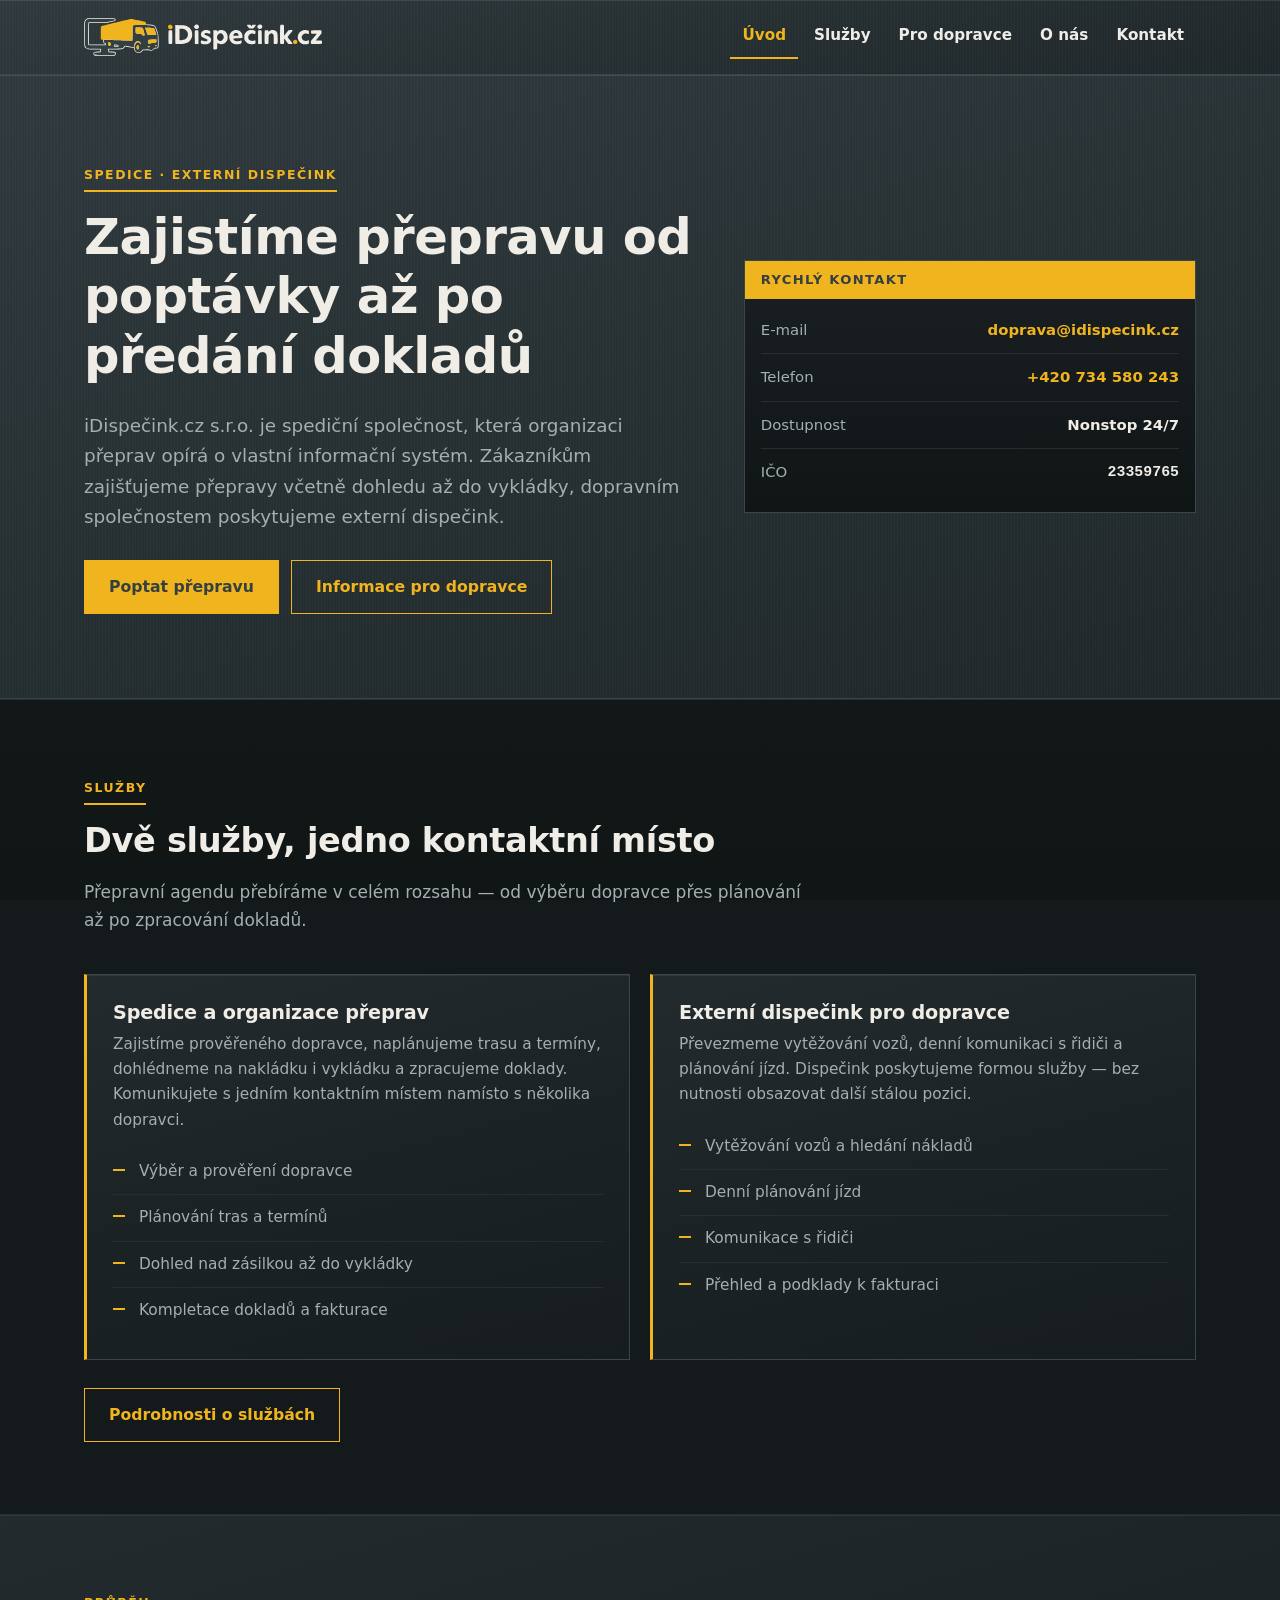
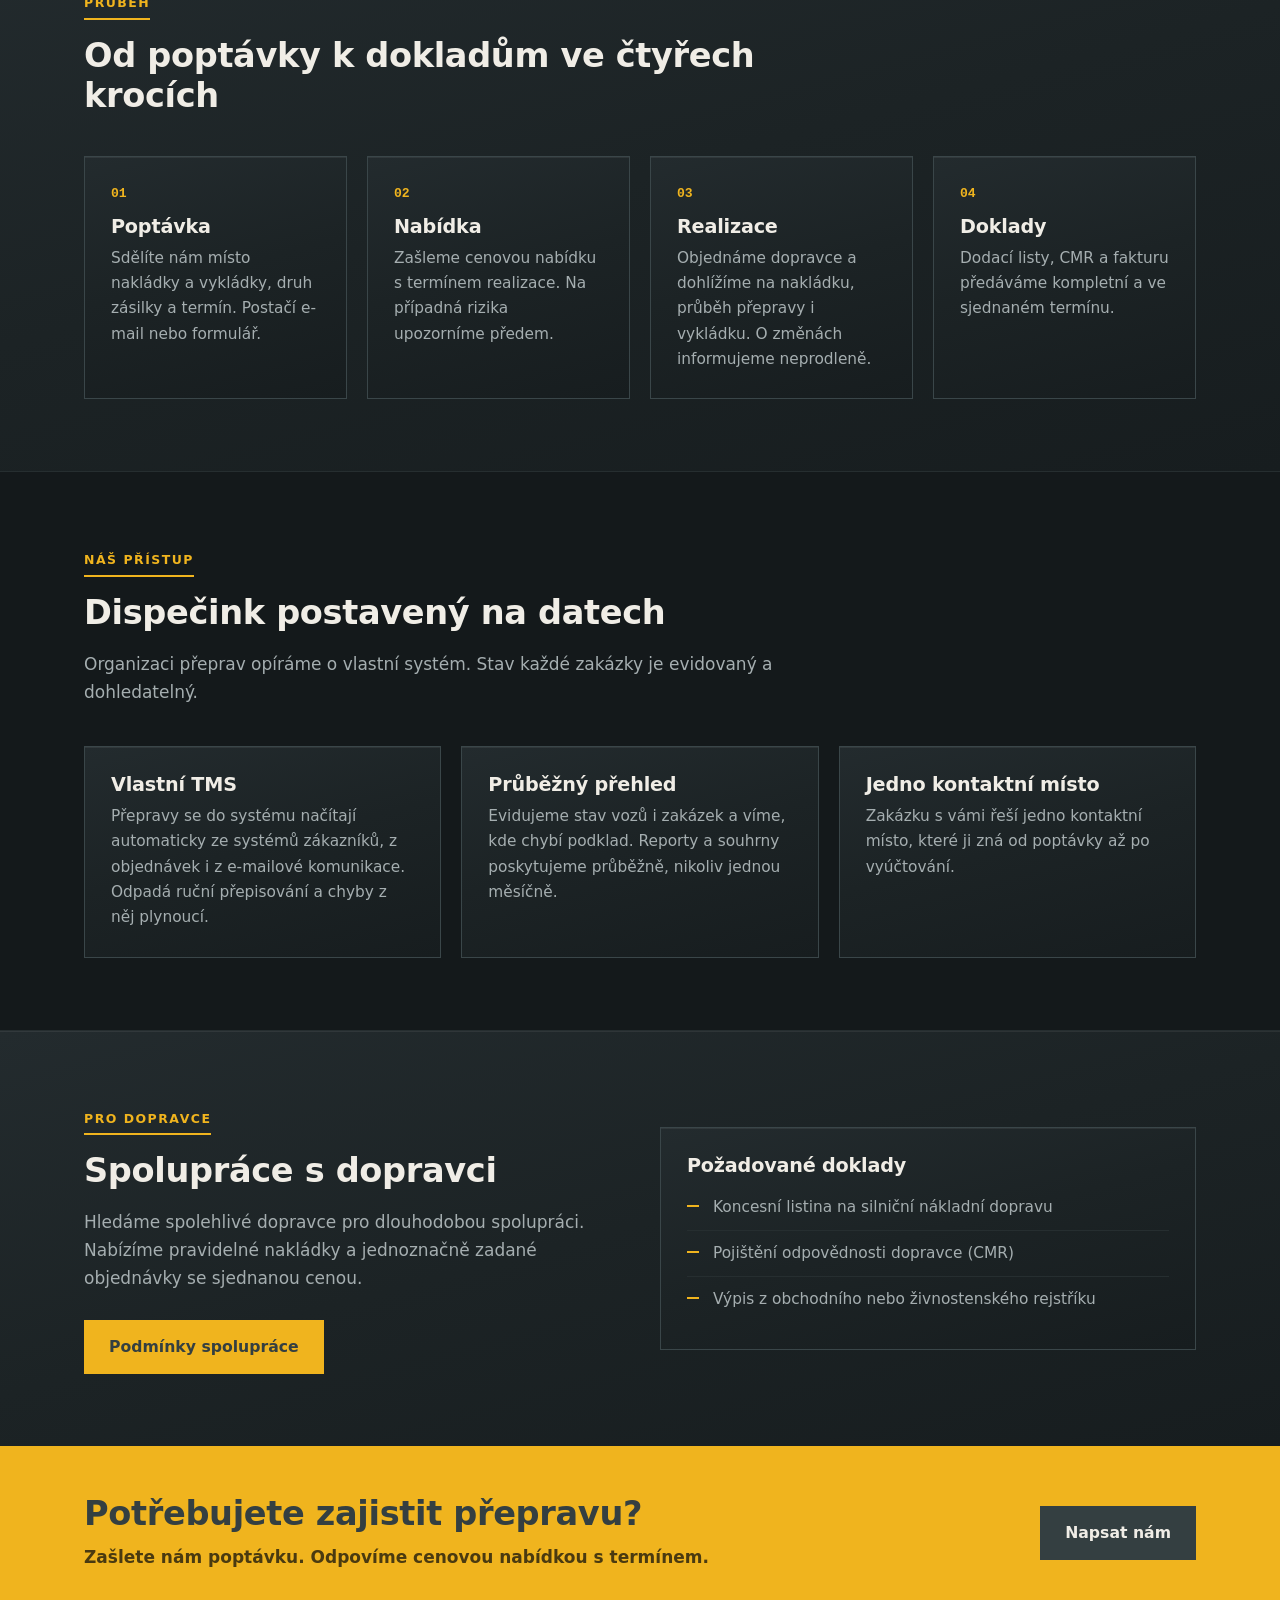
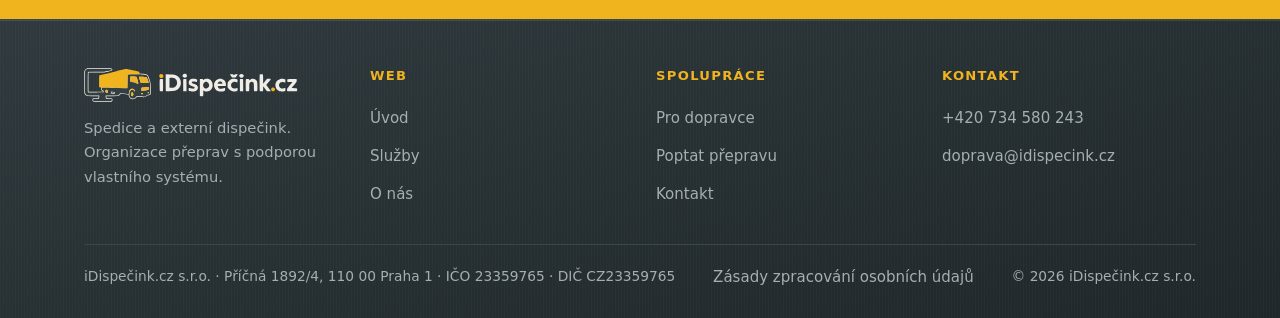
==== index.html @ 0ced326f "Sloučení main: kovové plochy a předávací soubor vedle sebe Konflikt byl jen ve větě o nasazení — obě" ====
<!doctype html>
<html lang="cs">
<head>
<meta charset="utf-8">
<meta name="viewport" content="width=device-width, initial-scale=1">
<title>iDispečink.cz — spedice a externí dispečink</title>
<meta name="description" content="Spediční společnost iDispečink.cz s.r.o. Zajišťujeme organizaci přeprav a poskytujeme externí dispečink dopravním společnostem.">
<meta name="robots" content="index, follow">
<link rel="canonical" href="https://idispecink.cz/">
<link rel="icon" href="favicon.ico" sizes="32x32">
<link rel="icon" href="assets/img/favicon.svg" type="image/svg+xml">
<link rel="apple-touch-icon" href="assets/img/apple-touch-icon.png">
<meta property="og:type" content="website">
<meta property="og:site_name" content="iDispečink.cz">
<meta property="og:locale" content="cs_CZ">
<meta property="og:title" content="iDispečink.cz — spedice a externí dispečink">
<meta property="og:description" content="Spediční společnost iDispečink.cz s.r.o. Zajišťujeme organizaci přeprav a poskytujeme externí dispečink dopravním společnostem.">
<meta property="og:url" content="https://idispecink.cz/">
<meta property="og:image" content="https://idispecink.cz/assets/img/og-idispecink.png">
<meta property="og:image:width" content="1200">
<meta property="og:image:height" content="630">
<meta name="twitter:card" content="summary_large_image">
<meta name="theme-color" content="#262F32">
<link rel="stylesheet" href="assets/css/firemni-styl.css">
<noscript>
  <!-- Bez JavaScriptu tlačítko Menu nefunguje. Rozbalovací menu proto
       na úzkých displejích zobrazíme rovnou a tlačítko schováme. -->
  <style>
    @media (max-width: 880px) {
      .menu-prepinac { display: none; }
      .hlavicka .obal { flex-wrap: wrap; }
      #hlavni-menu {
        display: flex;
        flex-direction: row;
        flex-wrap: wrap;
        position: static;
        background: none;
        border-bottom: 0;
        padding: 0 0 12px;
        gap: 2px 18px;
      }
      #hlavni-menu a { padding: 6px 0; border-bottom: 2px solid transparent; }
      #hlavni-menu a[aria-current="page"] { border-bottom-color: var(--zluta); }
    }
  </style>
</noscript>
<script type="application/ld+json">
{
  "@context": "https://schema.org",
  "@type": "Organization",
  "name": "iDispečink.cz s.r.o.",
  "url": "https://idispecink.cz/",
  "logo": "https://idispecink.cz/assets/img/logo-idispecink.svg",
  "email": "doprava@idispecink.cz",
  "telephone": "+420734580243",
  "vatID": "CZ23359765",
  "taxID": "23359765",
  "address": {
    "@type": "PostalAddress",
    "streetAddress": "Příčná 1892/4",
    "addressLocality": "Praha",
    "postalCode": "11000",
    "addressCountry": "CZ"
  },
  "description": "Spediční společnost — organizace přeprav a externí dispečink pro dopravce.",
  "contactPoint": {
    "@type": "ContactPoint",
    "contactType": "customer service",
    "telephone": "+420734580243",
    "email": "doprava@idispecink.cz",
    "availableLanguage": [
      "cs"
    ],
    "hoursAvailable": {
      "@type": "OpeningHoursSpecification",
      "dayOfWeek": [
        "Monday",
        "Tuesday",
        "Wednesday",
        "Thursday",
        "Friday",
        "Saturday",
        "Sunday"
      ],
      "opens": "00:00",
      "closes": "23:59"
    }
  }
}
</script>
</head>
<body>
<a class="preskocit" href="#obsah">Přeskočit na obsah</a>

<header class="hlavicka">
  <div class="obal">
    <a class="logo" href="index.html">
      <img src="assets/img/logo-idispecink.svg" alt="iDispečink.cz" width="240" height="38">
    </a>
    <button class="menu-prepinac" type="button" aria-expanded="false" aria-controls="hlavni-menu">
      Menu
    </button>
    <nav class="menu" id="hlavni-menu" aria-label="Hlavní navigace">
      <a href="index.html" aria-current="page">Úvod</a>
      <a href="sluzby.html">Služby</a>
      <a href="pro-dopravce.html">Pro dopravce</a>
      <a href="o-nas.html">O nás</a>
      <a href="kontakt.html">Kontakt</a>
    </nav>
  </div>
</header>

<main id="obsah">
<section class="hero">
  <div class="obal">
    <div>
      <span class="nadpis-stitek">Spedice · Externí dispečink</span>
      <h1>Zajistíme přepravu od poptávky až po předání dokladů</h1>
      <p class="uvod">
        iDispečink.cz s.r.o. je spediční společnost, která organizaci přeprav opírá
        o vlastní informační systém. Zákazníkům zajišťujeme přepravy včetně dohledu
        až do vykládky, dopravním společnostem poskytujeme externí dispečink.
      </p>
      <div class="tlacitka">
        <a class="tlacitko" href="kontakt.html#poptavka">Poptat přepravu</a>
        <a class="tlacitko obrys" href="pro-dopravce.html">Informace pro dopravce</a>
      </div>
    </div>

    <aside class="hero-panel" aria-label="Rychlý kontakt">
      <div class="panel-hlava">Rychlý kontakt</div>
      <ul>
        <li><span>E-mail</span><span><a href="mailto:doprava@idispecink.cz">doprava@idispecink.cz</a></span></li>
        <li><span>Telefon</span><span><a href="tel:+420734580243">+420 734 580 243</a></span></li>
        <li><span>Dostupnost</span><span>Nonstop 24/7</span></li>
        <li><span>IČO</span><span class="cislo">23359765</span></li>
      </ul>
    </aside>
  </div>
</section>

<section class="sekce">
  <div class="obal">
    <div class="sekce-hlava">
      <span class="nadpis-stitek">Služby</span>
      <h2>Dvě služby, jedno kontaktní místo</h2>
      <p>Přepravní agendu přebíráme v celém rozsahu — od výběru dopravce přes plánování až po zpracování dokladů.</p>
    </div>

    <div class="mrizka dva">
      <article class="karta akcent">
        <h3>Spedice a organizace přeprav</h3>
        <p>
          Zajistíme prověřeného dopravce, naplánujeme trasu a termíny, dohlédneme
          na nakládku i vykládku a zpracujeme doklady. Komunikujete s jedním
          kontaktním místem namísto s několika dopravci.
        </p>
        <ul class="seznam" style="margin-top:16px">
          <li>Výběr a prověření dopravce</li>
          <li>Plánování tras a termínů</li>
          <li>Dohled nad zásilkou až do vykládky</li>
          <li>Kompletace dokladů a fakturace</li>
        </ul>
      </article>

      <article class="karta akcent">
        <h3>Externí dispečink pro dopravce</h3>
        <p>
          Převezmeme vytěžování vozů, denní komunikaci s řidiči a plánování jízd.
          Dispečink poskytujeme formou služby — bez nutnosti obsazovat další
          stálou pozici.
        </p>
        <ul class="seznam" style="margin-top:16px">
          <li>Vytěžování vozů a hledání nákladů</li>
          <li>Denní plánování jízd</li>
          <li>Komunikace s řidiči</li>
          <li>Přehled a podklady k fakturaci</li>
        </ul>
      </article>
    </div>

    <div class="tlacitka">
      <a class="tlacitko obrys" href="sluzby.html">Podrobnosti o službách</a>
    </div>
  </div>
</section>

<section class="sekce plocha">
  <div class="obal">
    <div class="sekce-hlava">
      <span class="nadpis-stitek">Průběh</span>
      <h2>Od poptávky k dokladům ve čtyřech krocích</h2>
    </div>

    <div class="mrizka ctyri">
      <article class="karta">
        <span class="cislo-kroku">01</span>
        <h3>Poptávka</h3>
        <p>Sdělíte nám místo nakládky a vykládky, druh zásilky a termín. Postačí e-mail nebo formulář.</p>
      </article>
      <article class="karta">
        <span class="cislo-kroku">02</span>
        <h3>Nabídka</h3>
        <p>Zašleme cenovou nabídku s termínem realizace. Na případná rizika upozorníme předem.</p>
      </article>
      <article class="karta">
        <span class="cislo-kroku">03</span>
        <h3>Realizace</h3>
        <p>Objednáme dopravce a dohlížíme na nakládku, průběh přepravy i vykládku. O změnách informujeme neprodleně.</p>
      </article>
      <article class="karta">
        <span class="cislo-kroku">04</span>
        <h3>Doklady</h3>
        <p>Dodací listy, CMR a fakturu předáváme kompletní a ve sjednaném termínu.</p>
      </article>
    </div>
  </div>
</section>

<section class="sekce">
  <div class="obal">
    <div class="sekce-hlava">
      <span class="nadpis-stitek">Náš přístup</span>
      <h2>Dispečink postavený na datech</h2>
      <p>Organizaci přeprav opíráme o vlastní systém. Stav každé zakázky je evidovaný a dohledatelný.</p>
    </div>

    <div class="mrizka tri">
      <article class="karta">
        <h3>Vlastní TMS</h3>
        <p>
          Přepravy se do systému načítají automaticky ze systémů zákazníků,
          z objednávek i z e-mailové komunikace. Odpadá ruční přepisování
          a chyby z něj plynoucí.
        </p>
      </article>
      <article class="karta">
        <h3>Průběžný přehled</h3>
        <p>
          Evidujeme stav vozů i zakázek a víme, kde chybí podklad.
          Reporty a souhrny poskytujeme průběžně, nikoliv jednou měsíčně.
        </p>
      </article>
      <article class="karta">
        <h3>Jedno kontaktní místo</h3>
        <p>
          Zakázku s vámi řeší jedno kontaktní místo, které ji zná
          od poptávky až po vyúčtování.
        </p>
      </article>
    </div>
  </div>
</section>

<section class="sekce plocha">
  <div class="obal">
    <div class="mrizka dva" style="gap:40px;align-items:center">
      <div>
        <span class="nadpis-stitek">Pro dopravce</span>
        <h2>Spolupráce s dopravci</h2>
        <p style="color:var(--text-tlum)">
          Hledáme spolehlivé dopravce pro dlouhodobou spolupráci. Nabízíme
          pravidelné nakládky a jednoznačně zadané objednávky se sjednanou cenou.
        </p>
        <div class="tlacitka">
          <a class="tlacitko" href="pro-dopravce.html">Podmínky spolupráce</a>
        </div>
      </div>
      <div class="karta">
        <h3>Požadované doklady</h3>
        <ul class="seznam">
          <li>Koncesní listina na silniční nákladní dopravu</li>
          <li>Pojištění odpovědnosti dopravce (CMR)</li>
          <li>Výpis z obchodního nebo živnostenského rejstříku</li>
        </ul>
      </div>
    </div>
  </div>
</section>
<section class="vyzva">
  <div class="obal">
    <div>
      <h2>Potřebujete zajistit přepravu?</h2>
      <p>Zašlete nám poptávku. Odpovíme cenovou nabídkou s termínem.</p>
    </div>
    <div class="tlacitka" style="margin-top:0">
      <a class="tlacitko" href="kontakt.html#poptavka">Napsat nám</a>
    </div>
  </div>
</section>
</main>

<footer class="paticka">
  <div class="obal">
    <div class="mrizka ctyri">
      <div>
        <a class="logo" href="index.html">
          <img src="assets/img/logo-idispecink.svg" alt="iDispečink.cz" width="214" height="34">
        </a>
        <p>Spedice a externí dispečink. Organizace přeprav s podporou vlastního systému.</p>
      </div>
      <div>
        <h2>Web</h2>
        <ul>
          <li><a href="index.html">Úvod</a></li>
          <li><a href="sluzby.html">Služby</a></li>
          <li><a href="o-nas.html">O nás</a></li>
        </ul>
      </div>
      <div>
        <h2>Spolupráce</h2>
        <ul>
          <li><a href="pro-dopravce.html">Pro dopravce</a></li>
          <li><a href="kontakt.html#poptavka">Poptat přepravu</a></li>
          <li><a href="kontakt.html">Kontakt</a></li>
        </ul>
      </div>
      <div>
        <h2>Kontakt</h2>
        <ul>
          <li><a href="tel:+420734580243">+420 734 580 243</a></li>
          <li><a href="mailto:doprava@idispecink.cz">doprava@idispecink.cz</a></li>
        </ul>
      </div>
    </div>
    <div class="id-paticka">
      <span>iDispečink.cz s.r.o. · Příčná 1892/4, 110 00 Praha 1 · IČO 23359765 · DIČ CZ23359765</span>
      <span><a href="zasady-osobnich-udaju.html">Zásady zpracování osobních údajů</a></span>
      <span>© <span data-rok>2026</span> iDispečink.cz s.r.o.</span>
    </div>
  </div>
</footer>

<script src="assets/js/main.js"></script>
</body>
</html>
---- assets/css/firemni-styl.css ----
/* ==========================================================================
   iDispečink.cz — firemní styl, tmavá technická varianta
   Barvy a pravidla podle firemního stylu iDispečink.cz s.r.o.
   Plocha, linka, text. Jedinou povolenou dekorací jsou kovové odlesky
   tmavých ploch — jemné přechody a broušená textura níže. Nic dalšího:
   žádné vržené stíny, záře ani barevné přechody přes firemní barvy.
   ========================================================================== */

:root {
  /* Firemní barvy — neměnit */
  --zluta:        #F0B41E;
  --zluta-tmava:  #C79212;
  --zluta-svetla: #FFF3DA;
  --antracit:     #343F41;
  --krem:         #F0EDE6;

  /* Stavy */
  --ok-text:    #7BD69A;  --ok-plocha:    #16301F;
  --pozor-text: #F0C55E;  --pozor-plocha: #33290F;
  --chyba-text: #F0868F;  --chyba-plocha: #35171A;

  /* Odvozené plochy tmavé varianty — kov.
     Firemní barvy nahoře zůstávají beze změny; tohle jsou plochy z nich
     odvozené. Světlost putuje jen o pár procent, aby to četlo jako kov,
     ne jako lesklý plast. */
  --pozadi:      #14191B;
  --povrch:      #1C2325;
  --povrch-2:    #262F32;
  --linka:       #3A4649;
  --linka-slaba: #262E30;
  /* Ohraničení formulářových polí je hranice ovládacího prvku, ne dekorace —
     musí mít kontrast aspoň 3:1 proti vnitřku pole i proti ploše formuláře
     (WCAG 1.4.11). Dekorativní --linka ten práh splňovat nemusí. */
  --linka-pole:  #5E7276;

  /* Odlesky */
  --odlesk:       rgba(240, 237, 230, .07);   /* horní hrana plochy */
  --odlesk-silny: rgba(240, 237, 230, .11);   /* hrana velkých ploch */
  --brouseny:     repeating-linear-gradient(90deg,
                    rgba(240, 237, 230, .022) 0 1px, transparent 1px 3px);

  --kov-pozadi: linear-gradient(180deg, #1A2022 0%, #14191B 60%, #101516 100%);
  --kov-povrch: linear-gradient(165deg, #232B2E 0%, #1C2325 48%, #171D1F 100%);
  --kov-vyssi:  linear-gradient(165deg, #303A3E 0%, #262F32 52%, #1F272A 100%);

  --text:      var(--krem);
  --text-tlum: #A5AEB0;

  --pismo: "Segoe UI", Inter, system-ui, -apple-system, "Helvetica Neue", Arial, sans-serif;
  --pismo-cislo: "SFMono-Regular", Consolas, "Liberation Mono", Menlo, monospace;

  --sirka: 1160px;
  --mezera: 24px;
}

*, *::before, *::after { box-sizing: border-box; }

html { scroll-behavior: smooth; }

body {
  margin: 0;
  background-color: var(--pozadi);
  background-image: var(--kov-pozadi);
  color: var(--text);
  font-family: var(--pismo);
  font-size: 17px;
  line-height: 1.65;
  -webkit-font-smoothing: antialiased;
}

/* Přisazené pozadí drží kovovou desku na místě při rolování. Jen na širších
   displejích — background-attachment: fixed je na mobilních prohlížečích
   (hlavně iOS Safari) nespolehlivé a drahé na překreslování. */
@media (min-width: 900px) {
  body { background-attachment: fixed; }
}

img { max-width: 100%; height: auto; display: block; }

a { color: var(--zluta); text-decoration: none; }
a:hover { color: var(--zluta-tmava); text-decoration: underline; }

h1, h2, h3, h4 { line-height: 1.2; margin: 0 0 .5em; font-weight: 700; letter-spacing: -0.01em; }
h1 { font-size: clamp(2rem, 4.5vw, 3.1rem); }
h2 { font-size: clamp(1.5rem, 3vw, 2.1rem); }
h3 { font-size: 1.2rem; }
p  { margin: 0 0 1em; }
p:last-child { margin-bottom: 0; }

.cislo { font-family: var(--pismo-cislo); font-variant-numeric: tabular-nums; }

/* --- Layout ------------------------------------------------------------- */

.obal { width: 100%; max-width: var(--sirka); margin: 0 auto; padding: 0 var(--mezera); }

.sekce { padding: 72px 0; border-top: 1px solid var(--linka-slaba); }
.sekce:first-of-type { border-top: 0; }
.sekce.uzka { padding: 48px 0; }
.sekce.plocha { background-color: var(--povrch); background-image: var(--kov-povrch);
                box-shadow: inset 0 1px 0 var(--odlesk); }

.sekce-hlava { max-width: 720px; margin-bottom: 40px; }
.sekce-hlava p { color: var(--text-tlum); margin-bottom: 0; }

.nadpis-stitek {
  display: inline-block;
  font-size: .78rem;
  font-weight: 700;
  letter-spacing: .12em;
  text-transform: uppercase;
  color: var(--zluta);
  border-bottom: 2px solid var(--zluta);
  padding-bottom: 4px;
  margin-bottom: 16px;
}

.mrizka { display: grid; gap: 20px; }
.mrizka.dva  { grid-template-columns: repeat(2, 1fr); }
.mrizka.tri  { grid-template-columns: repeat(3, 1fr); }
.mrizka.ctyri{ grid-template-columns: repeat(4, 1fr); }

@media (max-width: 900px) {
  .mrizka.tri, .mrizka.ctyri { grid-template-columns: repeat(2, 1fr); }
}
@media (max-width: 620px) {
  .mrizka.dva, .mrizka.tri, .mrizka.ctyri { grid-template-columns: 1fr; }
  .sekce { padding: 52px 0; }
}

/* --- Hlavička ----------------------------------------------------------- */

.hlavicka {
  position: sticky; top: 0; z-index: 50;
  background-color: var(--povrch-2);
  background-image: var(--brouseny), var(--kov-vyssi);
  border-bottom: 1px solid var(--linka);
  box-shadow: inset 0 1px 0 var(--odlesk-silny);
}
.hlavicka .obal {
  display: flex; align-items: center; justify-content: space-between;
  gap: 16px; min-height: 74px;
}
.logo { display: flex; align-items: center; }
.logo img { height: 38px; width: auto; }

.menu { display: flex; align-items: center; gap: 4px; }
.menu a {
  color: var(--text);
  font-size: .95rem;
  font-weight: 600;
  padding: 8px 12px;
  border-bottom: 2px solid transparent;
}
.menu a:hover { color: var(--zluta); text-decoration: none; }
.menu a[aria-current="page"] { color: var(--zluta); border-bottom-color: var(--zluta); }

.menu-prepinac {
  display: none;
  background: none; border: 1px solid var(--linka); color: var(--text);
  padding: 8px 12px; font: inherit; font-size: .9rem; cursor: pointer;
}
.menu-prepinac:hover { border-color: var(--zluta); color: var(--zluta); }

@media (max-width: 880px) {
  .menu-prepinac { display: block; }
  .menu {
    display: none;
    position: absolute; left: 0; right: 0; top: 100%;
    flex-direction: column; align-items: stretch; gap: 0;
    /* Odlišné pozadí od hlavičky i od obsahu pod ní, ať je rozbalené
       menu jasně čitelné jako samostatný panel. */
    background-color: var(--povrch);
    background-image: var(--kov-povrch);
    border-bottom: 2px solid var(--zluta);
    padding: 8px var(--mezera) 16px;
  }
  .menu.otevreno { display: flex; }
  .menu a { padding: 12px 0; border-bottom: 1px solid var(--linka-slaba); }
  .menu a[aria-current="page"] { border-bottom-color: var(--zluta); }
}

/* --- Tlačítka ----------------------------------------------------------- */

.tlacitko {
  display: inline-block;
  font-weight: 700; font-size: .98rem;
  padding: 13px 24px;
  border: 1px solid var(--zluta);
  background: var(--zluta);
  color: var(--antracit);
  cursor: pointer;
  font-family: inherit;
}
.tlacitko:hover { background: var(--zluta-tmava); border-color: var(--zluta-tmava); color: var(--antracit); text-decoration: none; }
.tlacitko.obrys { background: none; color: var(--zluta); }
.tlacitko.obrys:hover { background: none; border-color: var(--krem); color: var(--krem); }

.tlacitka { display: flex; flex-wrap: wrap; gap: 12px; margin-top: 28px; }

/* --- Hero --------------------------------------------------------------- */

.hero {
  background-color: var(--povrch-2);
  background-image: var(--brouseny), var(--kov-vyssi);
  border-bottom: 1px solid var(--linka);
  box-shadow: inset 0 1px 0 var(--odlesk-silny);
  padding: 84px 0;
}
.hero .obal { display: grid; grid-template-columns: 1.15fr .85fr; gap: 48px; align-items: center; }
.hero p.uvod { font-size: 1.15rem; color: var(--text-tlum); max-width: 56ch; }

.hero-panel { border: 1px solid var(--linka); background-color: var(--pozadi);
              background-image: var(--kov-pozadi);
              box-shadow: inset 0 1px 0 var(--odlesk); }
.hero-panel .panel-hlava {
  background: var(--zluta); color: var(--antracit);
  font-weight: 700; font-size: .82rem; letter-spacing: .1em; text-transform: uppercase;
  padding: 8px 16px;
}
.hero-panel ul { list-style: none; margin: 0; padding: 8px 16px 16px; }
.hero-panel li {
  display: flex; justify-content: space-between; gap: 16px;
  padding: 11px 0; border-bottom: 1px solid var(--linka-slaba);
  font-size: .93rem;
}
.hero-panel li:last-child { border-bottom: 0; }
.hero-panel li span:first-child { color: var(--text-tlum); }
.hero-panel li span:last-child { font-weight: 700; text-align: right; }

.hero.jednoduchy { padding: 64px 0; }
.hero.jednoduchy .obal { grid-template-columns: 1fr; gap: 0; }
.hero.jednoduchy h1 { max-width: 20ch; }

@media (max-width: 900px) {
  .hero { padding: 56px 0; }
  .hero .obal { grid-template-columns: 1fr; gap: 32px; }
}

/* --- Karty -------------------------------------------------------------- */

.karta {
  border: 1px solid var(--linka);
  background-color: var(--povrch);
  background-image: var(--kov-povrch);
  box-shadow: inset 0 1px 0 var(--odlesk);
  padding: 26px;
}
.karta.akcent { border-left: 3px solid var(--zluta); }
.karta h3 { margin-bottom: .4em; }
.karta p { color: var(--text-tlum); font-size: .96rem; }
.karta .cislo-kroku {
  font-family: var(--pismo-cislo);
  font-size: .82rem; font-weight: 700;
  color: var(--zluta);
  display: block; margin-bottom: 10px;
}

.seznam { list-style: none; margin: 0; padding: 0; }
.seznam li {
  position: relative;
  padding: 10px 0 10px 26px;
  border-bottom: 1px solid var(--linka-slaba);
  color: var(--text-tlum);
  font-size: .96rem;
}
.seznam li:last-child { border-bottom: 0; }
.seznam li::before {
  content: ""; position: absolute; left: 0; top: 20px;
  width: 12px; height: 2px; background: var(--zluta);
}
.seznam li b, .seznam li strong { color: var(--text); }

/* --- KPI pás ------------------------------------------------------------ */

.kpi-radek { display: grid; grid-template-columns: repeat(4, 1fr); gap: 1px; background: var(--linka); border: 1px solid var(--linka); }
.kpi { background-color: var(--povrch); background-image: var(--kov-povrch);
       box-shadow: inset 0 1px 0 var(--odlesk);
       padding: 22px 20px; border-left: 3px solid var(--zluta); }
.kpi b { display: block; font-family: var(--pismo-cislo); font-size: 1.7rem; line-height: 1.1; }
.kpi span { display: block; margin-top: 4px; font-size: .85rem; color: var(--text-tlum); }
@media (max-width: 780px) { .kpi-radek { grid-template-columns: repeat(2, 1fr); } }
@media (max-width: 460px) { .kpi-radek { grid-template-columns: 1fr; } }

/* --- Tabulka ------------------------------------------------------------ */

.tabulka-obal { overflow-x: auto; border: 1px solid var(--linka); }
table.id-tabulka { width: 100%; border-collapse: collapse; font-size: .94rem; min-width: 520px; }
table.id-tabulka th {
  background: var(--zluta); color: var(--antracit);
  text-align: left; font-weight: 700;
  padding: 11px 16px; white-space: nowrap;
}
table.id-tabulka td { padding: 11px 16px; border-top: 1px solid var(--linka-slaba); color: var(--text-tlum); }
table.id-tabulka td:first-child { color: var(--text); font-weight: 600; }
table.id-tabulka td.cislo { font-family: var(--pismo-cislo); text-align: right; font-variant-numeric: tabular-nums; }

/* --- Štítky ------------------------------------------------------------- */

.id-stitek {
  display: inline-block;
  font-size: .78rem; font-weight: 700;
  padding: 3px 9px;
  border: 1px solid var(--linka);
  color: var(--text-tlum);
}
.id-stitek.ok    { background: var(--ok-plocha);    color: var(--ok-text);    border-color: var(--ok-text); }
.id-stitek.pozor { background: var(--pozor-plocha); color: var(--pozor-text); border-color: var(--pozor-text); }
.id-stitek.chyba { background: var(--chyba-plocha); color: var(--chyba-text); border-color: var(--chyba-text); }

/* --- Doplnit (viditelný placeholder pro nedodaný obsah) ----------------- */

.doplnit {
  border: 1px dashed var(--pozor-text);
  background: var(--pozor-plocha);
  color: var(--pozor-text);
  padding: 16px 20px;
  font-size: .9rem;
}
.doplnit b { color: var(--pozor-text); }

/* --- Výzva (CTA pás) ---------------------------------------------------- */

.vyzva { background: var(--zluta); color: var(--antracit); padding: 48px 0; }
.vyzva .obal { display: flex; align-items: center; justify-content: space-between; gap: 28px; flex-wrap: wrap; }
.vyzva h2 { margin-bottom: .25em; }
.vyzva p { color: #4A3A10; margin: 0; font-weight: 600; }
.vyzva .tlacitko { background: var(--antracit); border-color: var(--antracit); color: var(--krem); }
.vyzva .tlacitko:hover { background: var(--pozadi); border-color: var(--pozadi); color: var(--krem); }

/* --- Formulář ----------------------------------------------------------- */

.formular { border: 1px solid var(--linka); background-color: var(--povrch);
            background-image: var(--kov-povrch);
            box-shadow: inset 0 1px 0 var(--odlesk); padding: 28px; }
.pole { margin-bottom: 18px; }
.pole label { display: block; font-size: .88rem; font-weight: 700; margin-bottom: 6px; }
.pole .napoveda { font-weight: 400; color: var(--text-tlum); }
.pole input, .pole select, .pole textarea {
  width: 100%;
  background: var(--pozadi);
  border: 1px solid var(--linka-pole);
  color: var(--text);
  font: inherit; font-size: .96rem;
  padding: 11px 13px;
}
.pole input:focus, .pole select:focus, .pole textarea:focus {
  outline: none; border-color: var(--zluta);
}
.pole textarea { min-height: 130px; resize: vertical; }
.pole-radek { display: grid; grid-template-columns: 1fr 1fr; gap: 18px; }
@media (max-width: 620px) { .pole-radek { grid-template-columns: 1fr; } }
.formular-poznamka { font-size: .85rem; color: var(--text-tlum); margin-top: 14px; }

/* --- Kontaktní údaje ---------------------------------------------------- */

.udaje { list-style: none; margin: 0; padding: 0; }
.udaje li { display: grid; grid-template-columns: 130px 1fr; gap: 16px; padding: 12px 0; border-bottom: 1px solid var(--linka-slaba); font-size: .96rem; }
.udaje li:last-child { border-bottom: 0; }
.udaje .klic { color: var(--text-tlum); }
.udaje .hodnota { font-weight: 600; }
@media (max-width: 520px) { .udaje li { grid-template-columns: 1fr; gap: 2px; } }

/* --- Patička ------------------------------------------------------------ */

.paticka { background-color: var(--povrch-2);
           background-image: var(--brouseny), var(--kov-vyssi);
           border-top: 1px solid var(--linka);
           box-shadow: inset 0 1px 0 var(--odlesk-silny);
           padding: 48px 0 28px; margin-top: 0; }
.paticka .mrizka { gap: 32px; }
.paticka h2 { font-size: .82rem; letter-spacing: .1em; text-transform: uppercase; color: var(--zluta); margin-bottom: 14px; }
.paticka ul { list-style: none; margin: 0; padding: 0; }
.paticka li { padding: 5px 0; }
.paticka a { color: var(--text-tlum); font-size: .94rem; }
.paticka a:hover { color: var(--zluta); }
.paticka .logo img { height: 34px; margin-bottom: 14px; }
.paticka p { color: var(--text-tlum); font-size: .92rem; }
.id-paticka {
  margin-top: 32px; padding-top: 20px;
  border-top: 1px solid var(--linka);
  color: var(--text-tlum); font-size: .86rem;
  display: flex; justify-content: space-between; gap: 16px; flex-wrap: wrap;
}

/* --- Zaostření klávesnicí ----------------------------------------------- */

:focus-visible {
  outline: 3px solid var(--zluta);
  outline-offset: 2px;
}
.vyzva :focus-visible { outline-color: var(--antracit); }
.pole input:focus-visible,
.pole select:focus-visible,
.pole textarea:focus-visible { outline-offset: 0; }

/* --- Přeskočit na obsah ------------------------------------------------- */

.preskocit {
  position: absolute; left: -9999px;
  background: var(--zluta); color: var(--antracit);
  padding: 10px 16px; font-weight: 700; z-index: 100;
}
.preskocit:focus { left: 8px; top: 8px; }

/* --- Tisk --------------------------------------------------------------- */

@media print {
  /* Navigace, výzvy a tlačítka na papíře nedávají smysl. */
  .hlavicka, .paticka, .vyzva, .tlacitka, .preskocit, .menu-prepinac { display: none; }

  body { background: #fff; color: #000; font-size: 11pt; }
  .sekce, .sekce.plocha, .hero, .karta, .formular, .hero-panel, .kpi {
    background: #fff !important;
    box-shadow: none !important;
    border-color: #999;
    color: #000;
  }
  .sekce { padding: 18pt 0; border-top: 1px solid #ccc; }

  /* Tlumená barva textu je zapsaná i v atributu style jednotlivých prvků,
     proto se přebíjí přes !important — jinak by na papíře zůstala šedá. */
  [style*="--text-tlum"],
  .sekce-hlava p, .karta p, .seznam li, .udaje .klic,
  table.id-tabulka td, .hero p.uvod, .formular-poznamka {
    color: #222 !important;
  }
  .hodnota[style*="--pozor-text"], [style*="--pozor-text"] { color: #000 !important; }
  .pole .napoveda { color: #444 !important; }
  /* Tučné uvození položek seznamu má barvu textu tmavého motivu — na bílé
     by bylo neviditelné. */
  .seznam li b, .seznam li strong, .karta p b, .udaje .hodnota { color: #000 !important; }
  .cislo-kroku { color: #000 !important; }
  .hero-panel li span:first-child { color: #222 !important; }
  .hero-panel li span:last-child { color: #000 !important; }

  /* Formulářová pole vytisknout jako prázdné linkované rámečky, ne tmavé plochy. */
  .pole input, .pole select, .pole textarea {
    background: #fff !important;
    color: #000;
    border: 1px solid #999;
  }
  .pole textarea { min-height: 60pt; }

  a { color: #000; text-decoration: underline; }
  .nadpis-stitek { color: #000; border-bottom-color: #000; }

  table.id-tabulka th { background: #eee !important; color: #000; }
  table.id-tabulka td:first-child { color: #000; }
  .karta.akcent { border-left: 3px solid #666; }
  .seznam li::before { background: #666; }
  .hero-panel .panel-hlava { background: #eee !important; color: #000; }

  .id-stitek { border-color: #666; color: #000; background: #fff !important; }

  /* Poznámky pro zadavatele: na papíře zůstávají, ale bez tmavé plochy. */
  .doplnit, .doplnit b { background: #fff !important; color: #000 !important; }
  .doplnit { border: 1px dashed #666; }

  /* Oddíly nerozdělovat přes stránky, kde to jde. */
  .karta, table.id-tabulka tr { break-inside: avoid; }
  h1, h2, h3 { break-after: avoid; }
}
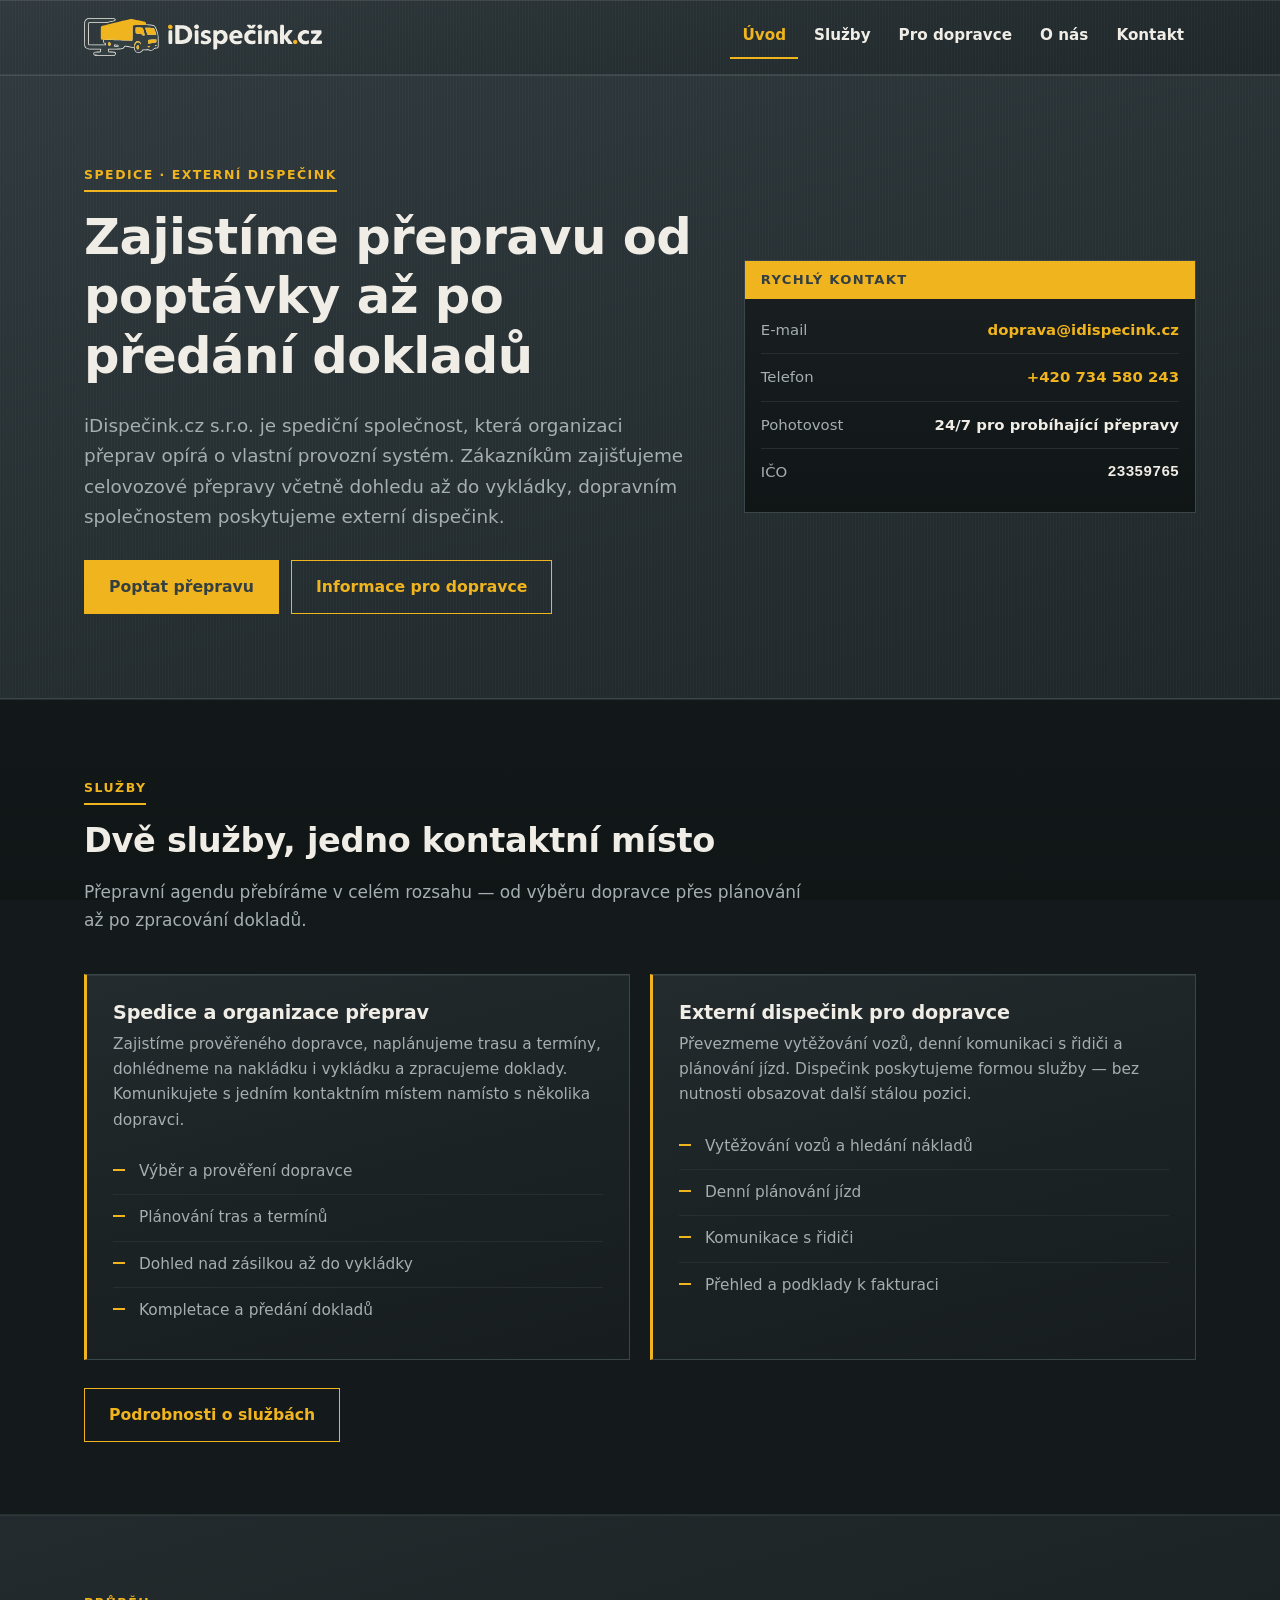
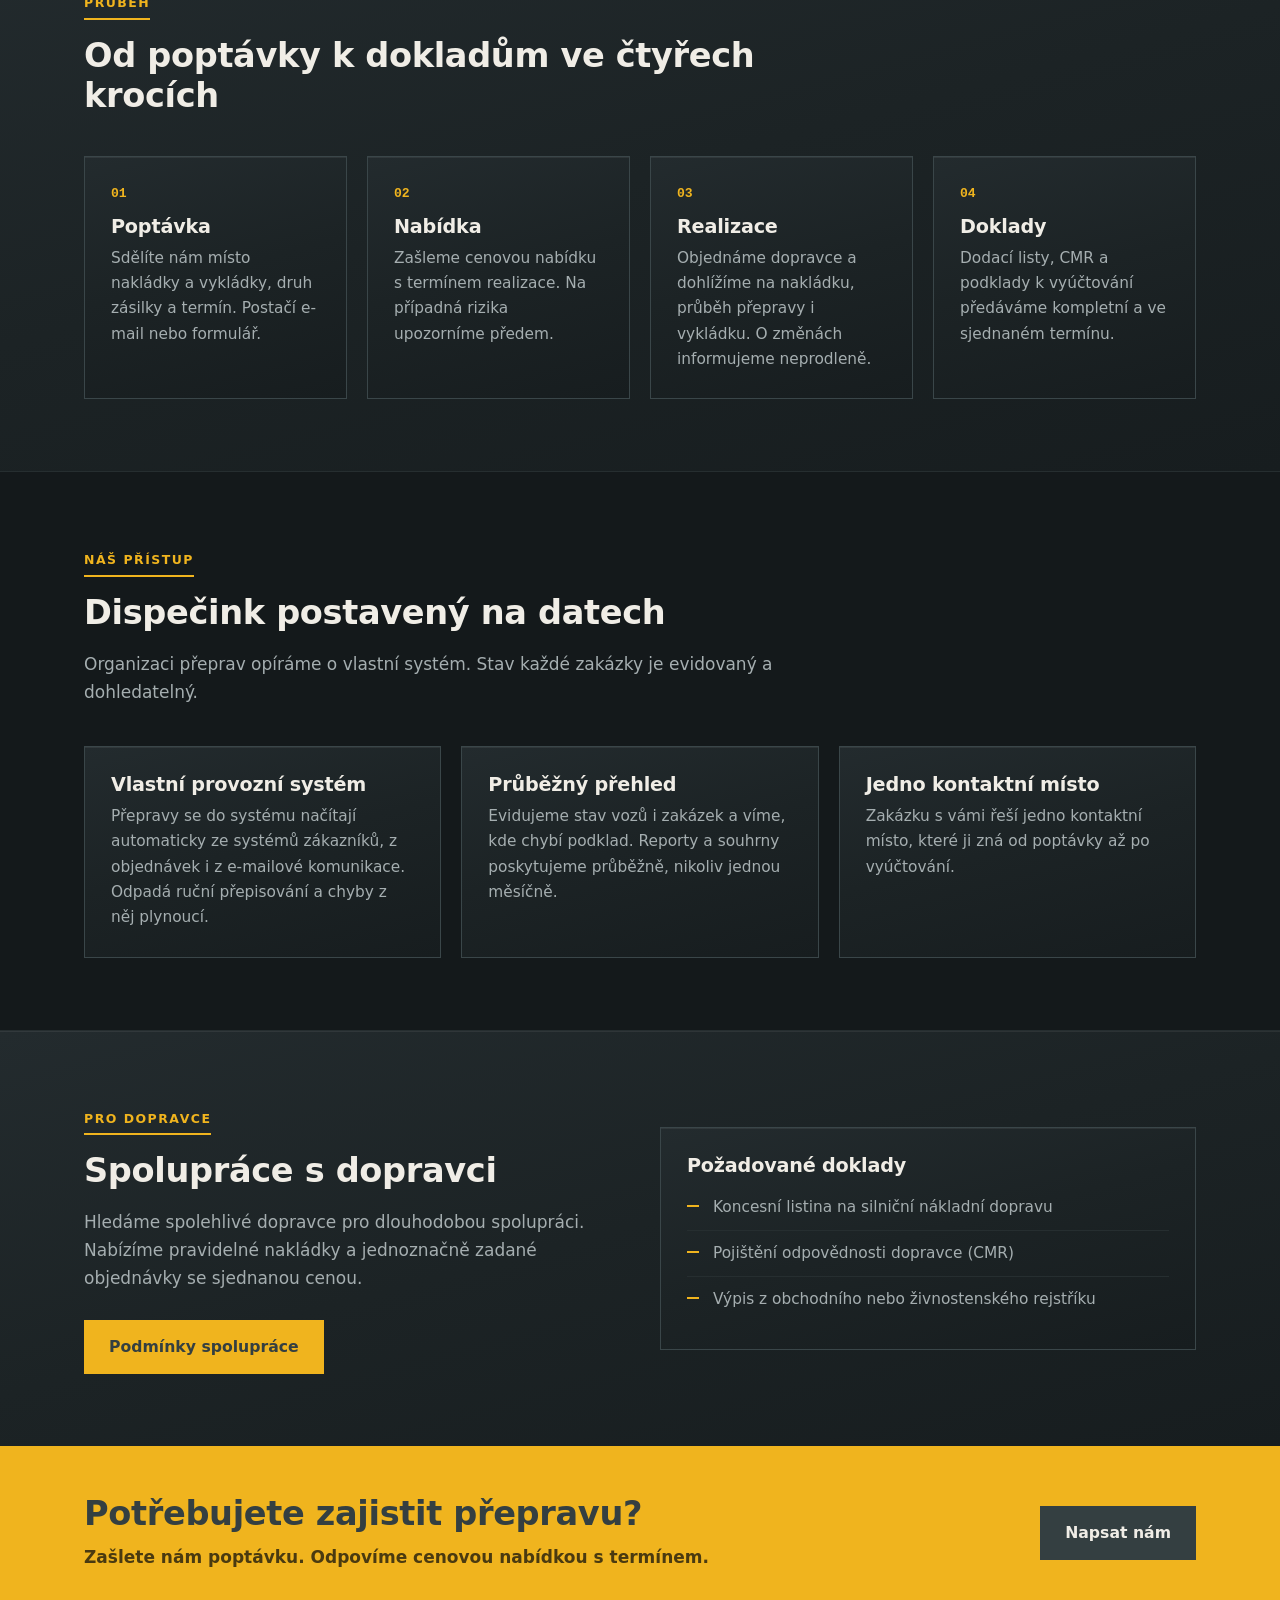
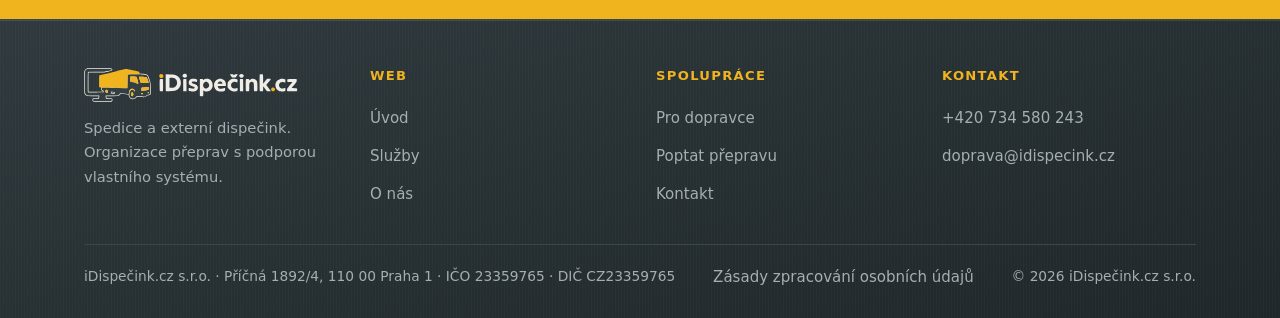
==== commit 6be60cd1: "Faktické opravy z revize, které nečekají na rozhodnutí Zapracovaná část revize, která nezávisí na os" ====
--- a/index.html
+++ b/index.html
@@ -70,21 +70,7 @@
     "email": "doprava@idispecink.cz",
     "availableLanguage": [
       "cs"
-    ],
-    "hoursAvailable": {
-      "@type": "OpeningHoursSpecification",
-      "dayOfWeek": [
-        "Monday",
-        "Tuesday",
-        "Wednesday",
-        "Thursday",
-        "Friday",
-        "Saturday",
-        "Sunday"
-      ],
-      "opens": "00:00",
-      "closes": "23:59"
-    }
+    ]
   }
 }
 </script>
@@ -118,8 +104,8 @@
       <h1>Zajistíme přepravu od poptávky až po předání dokladů</h1>
       <p class="uvod">
         iDispečink.cz s.r.o. je spediční společnost, která organizaci přeprav opírá
-        o vlastní informační systém. Zákazníkům zajišťujeme přepravy včetně dohledu
-        až do vykládky, dopravním společnostem poskytujeme externí dispečink.
+        o vlastní provozní systém. Zákazníkům zajišťujeme celovozové přepravy včetně
+        dohledu až do vykládky, dopravním společnostem poskytujeme externí dispečink.
       </p>
       <div class="tlacitka">
         <a class="tlacitko" href="kontakt.html#poptavka">Poptat přepravu</a>
@@ -132,7 +118,7 @@
       <ul>
         <li><span>E-mail</span><span><a href="mailto:doprava@idispecink.cz">doprava@idispecink.cz</a></span></li>
         <li><span>Telefon</span><span><a href="tel:+420734580243">+420 734 580 243</a></span></li>
-        <li><span>Dostupnost</span><span>Nonstop 24/7</span></li>
+        <li><span>Pohotovost</span><span>24/7 pro probíhající přepravy</span></li>
         <li><span>IČO</span><span class="cislo">23359765</span></li>
       </ul>
     </aside>
@@ -159,7 +145,7 @@
           <li>Výběr a prověření dopravce</li>
           <li>Plánování tras a termínů</li>
           <li>Dohled nad zásilkou až do vykládky</li>
-          <li>Kompletace dokladů a fakturace</li>
+          <li>Kompletace a předání dokladů</li>
         </ul>
       </article>
 
@@ -211,7 +197,7 @@
       <article class="karta">
         <span class="cislo-kroku">04</span>
         <h3>Doklady</h3>
-        <p>Dodací listy, CMR a fakturu předáváme kompletní a ve sjednaném termínu.</p>
+        <p>Dodací listy, CMR a podklady k vyúčtování předáváme kompletní a ve sjednaném termínu.</p>
       </article>
     </div>
   </div>
@@ -227,7 +213,7 @@
 
     <div class="mrizka tri">
       <article class="karta">
-        <h3>Vlastní TMS</h3>
+        <h3>Vlastní provozní systém</h3>
         <p>
           Přepravy se do systému načítají automaticky ze systémů zákazníků,
           z objednávek i z e-mailové komunikace. Odpadá ruční přepisování
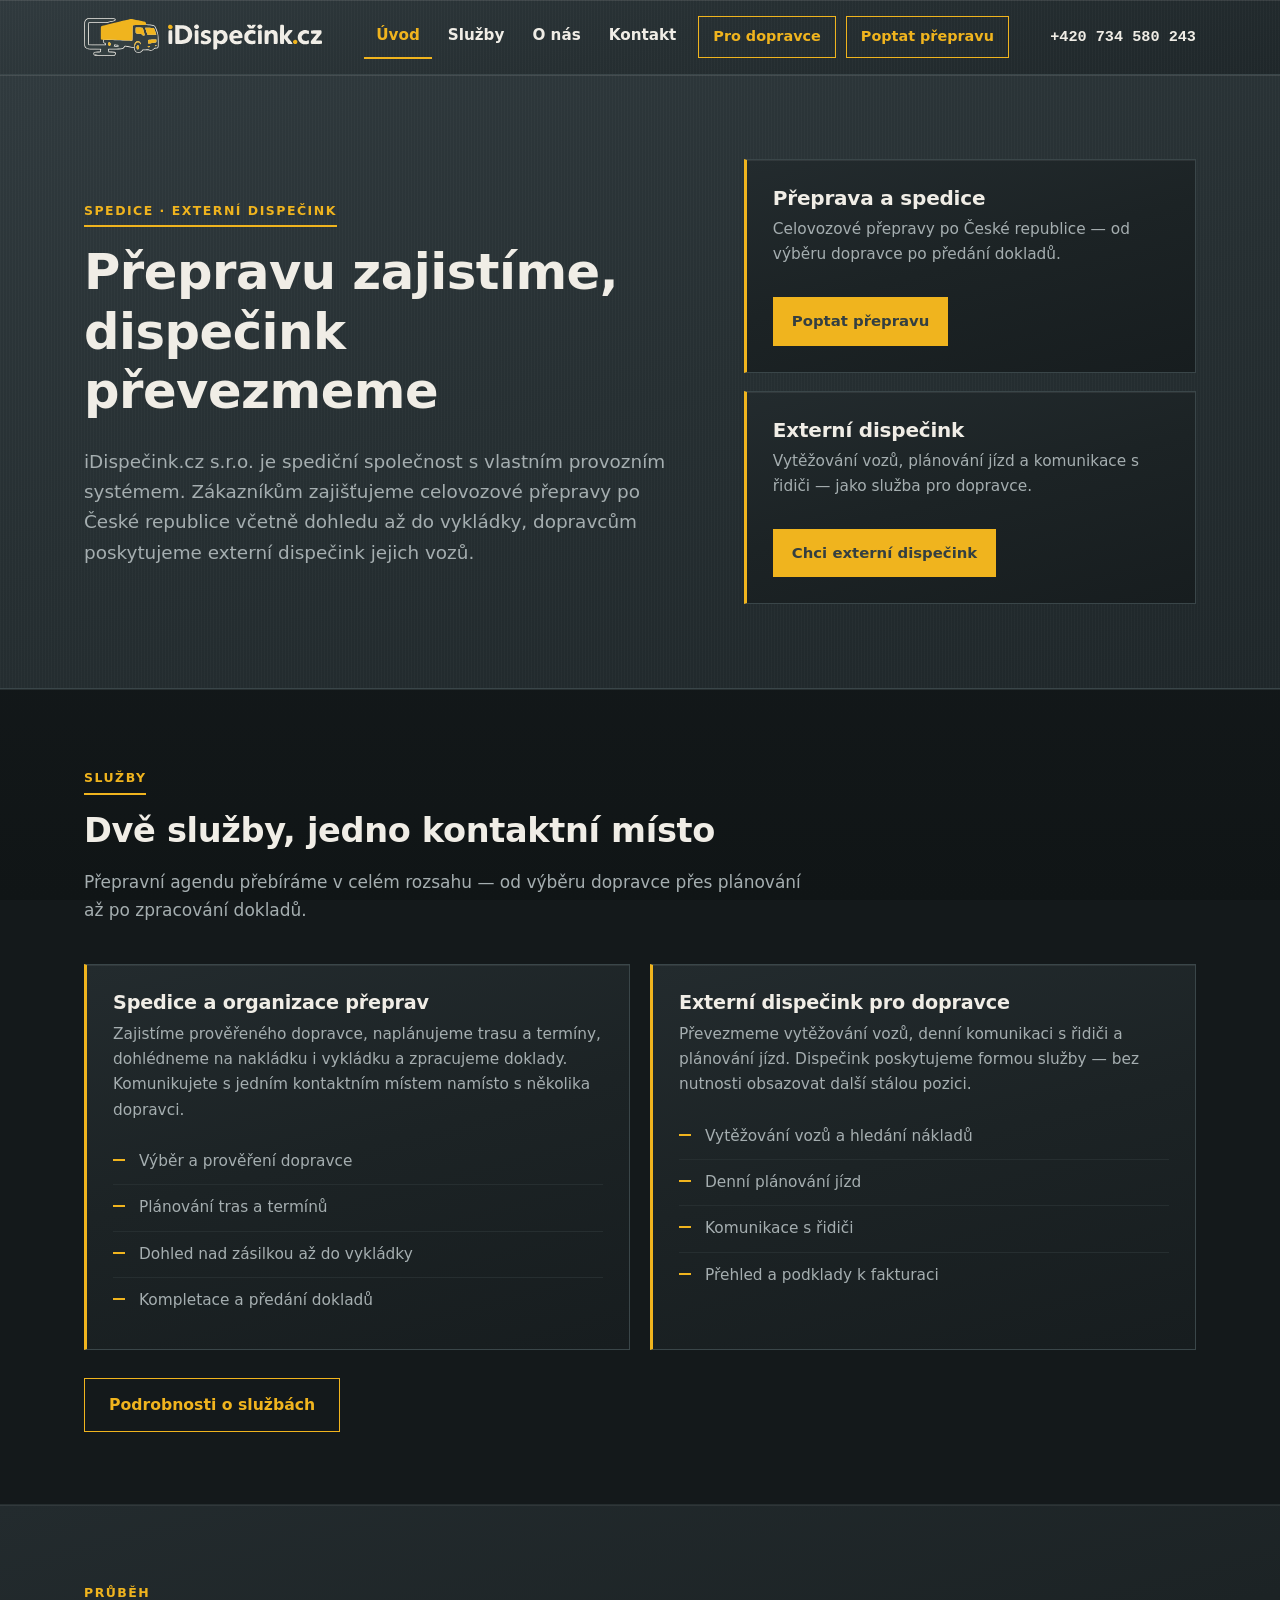
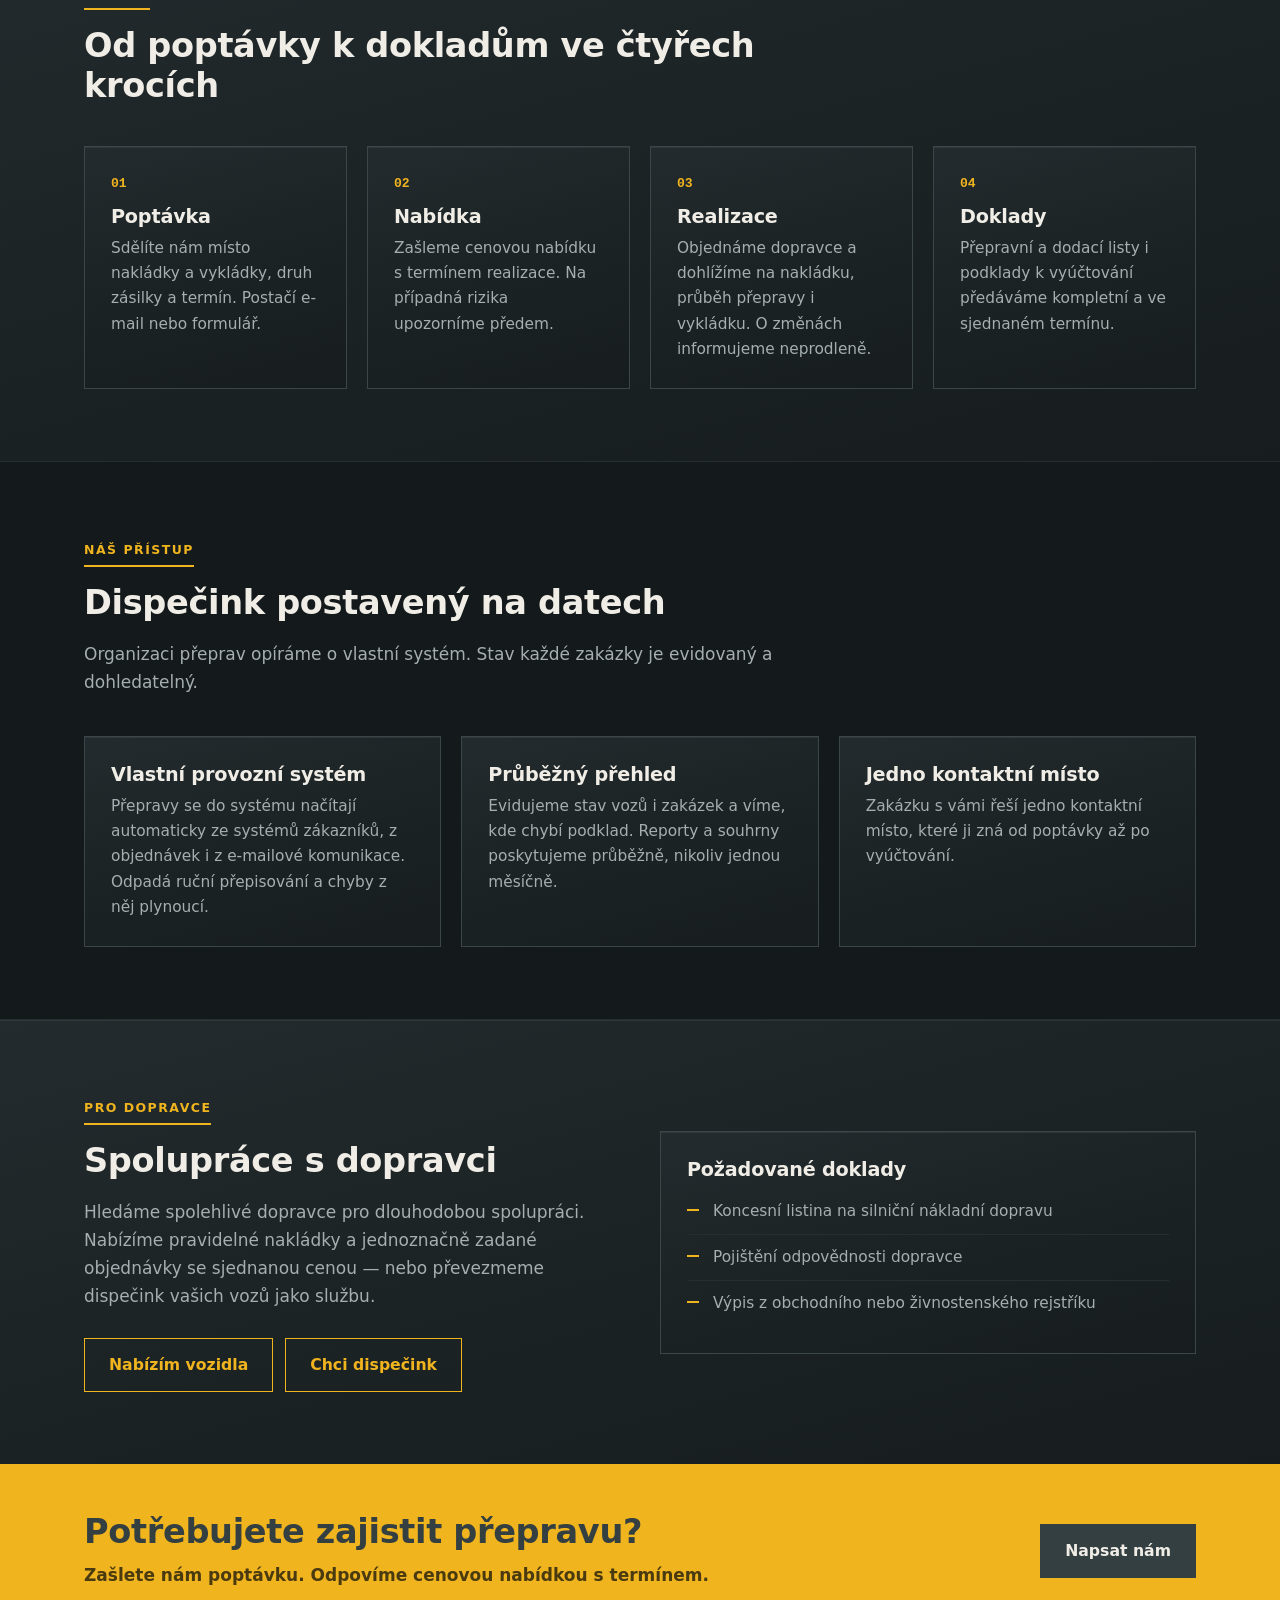
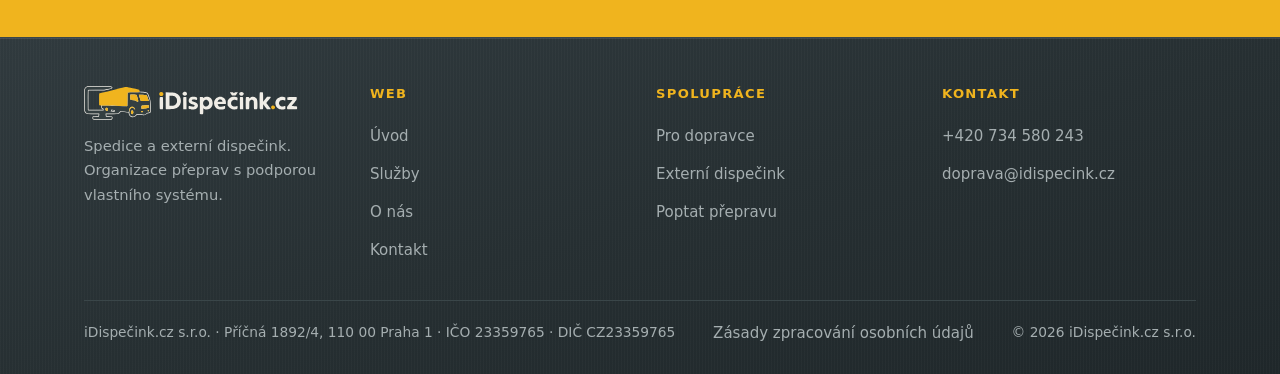
==== commit cd739e79: "Strukturální rozhodnutí revize: dvě rovnocenné služby a dvě cesty Úvodní obrazovka stojí na dvou rov" ====
--- a/index.html
+++ b/index.html
@@ -26,7 +26,7 @@
   <!-- Bez JavaScriptu tlačítko Menu nefunguje. Rozbalovací menu proto
        na úzkých displejích zobrazíme rovnou a tlačítko schováme. -->
   <style>
-    @media (max-width: 880px) {
+    @media (max-width: 1080px) {
       .menu-prepinac { display: none; }
       .hlavicka .obal { flex-wrap: wrap; }
       #hlavni-menu {
@@ -41,6 +41,7 @@
       }
       #hlavni-menu a { padding: 6px 0; border-bottom: 2px solid transparent; }
       #hlavni-menu a[aria-current="page"] { border-bottom-color: var(--zluta); }
+      #hlavni-menu a.tlacitko { border: 1px solid var(--zluta); padding: 6px 12px; margin: 4px 0 0; }
     }
   </style>
 </noscript>
@@ -62,7 +63,8 @@
     "postalCode": "11000",
     "addressCountry": "CZ"
   },
-  "description": "Spediční společnost — organizace přeprav a externí dispečink pro dopravce.",
+  "description": "Spediční společnost — organizace celovozových přeprav po České republice a externí dispečink pro dopravce.",
+  "areaServed": "CZ",
   "contactPoint": {
     "@type": "ContactPoint",
     "contactType": "customer service",
@@ -83,16 +85,23 @@
     <a class="logo" href="index.html">
       <img src="assets/img/logo-idispecink.svg" alt="iDispečink.cz" width="240" height="38">
     </a>
-    <button class="menu-prepinac" type="button" aria-expanded="false" aria-controls="hlavni-menu">
-      Menu
-    </button>
     <nav class="menu" id="hlavni-menu" aria-label="Hlavní navigace">
       <a href="index.html" aria-current="page">Úvod</a>
       <a href="sluzby.html">Služby</a>
-      <a href="pro-dopravce.html">Pro dopravce</a>
       <a href="o-nas.html">O nás</a>
       <a href="kontakt.html">Kontakt</a>
+      <a class="tlacitko obrys" href="pro-dopravce.html">Pro dopravce</a>
+      <a class="tlacitko obrys" href="poptat-prepravu.html">Poptat přepravu</a>
     </nav>
+    <div class="hlavicka-akce">
+      <a class="telefon" href="tel:+420734580243">
+        <span class="telefon-cislo cislo">+420 734 580 243</span>
+        <span class="telefon-kratky">Zavolat</span>
+      </a>
+      <button class="menu-prepinac" type="button" aria-expanded="false" aria-controls="hlavni-menu">
+        Menu
+      </button>
+    </div>
   </div>
 </header>
 
@@ -101,27 +110,26 @@
   <div class="obal">
     <div>
       <span class="nadpis-stitek">Spedice · Externí dispečink</span>
-      <h1>Zajistíme přepravu od poptávky až po předání dokladů</h1>
+      <h1>Přepravu zajistíme, dispečink převezmeme</h1>
       <p class="uvod">
-        iDispečink.cz s.r.o. je spediční společnost, která organizaci přeprav opírá
-        o vlastní provozní systém. Zákazníkům zajišťujeme celovozové přepravy včetně
-        dohledu až do vykládky, dopravním společnostem poskytujeme externí dispečink.
+        iDispečink.cz s.r.o. je spediční společnost s vlastním provozním systémem.
+        Zákazníkům zajišťujeme celovozové přepravy po České republice včetně
+        dohledu až do vykládky, dopravcům poskytujeme externí dispečink jejich vozů.
       </p>
-      <div class="tlacitka">
-        <a class="tlacitko" href="kontakt.html#poptavka">Poptat přepravu</a>
-        <a class="tlacitko obrys" href="pro-dopravce.html">Informace pro dopravce</a>
-      </div>
-    </div>
-
-    <aside class="hero-panel" aria-label="Rychlý kontakt">
-      <div class="panel-hlava">Rychlý kontakt</div>
-      <ul>
-        <li><span>E-mail</span><span><a href="mailto:doprava@idispecink.cz">doprava@idispecink.cz</a></span></li>
-        <li><span>Telefon</span><span><a href="tel:+420734580243">+420 734 580 243</a></span></li>
-        <li><span>Pohotovost</span><span>24/7 pro probíhající přepravy</span></li>
-        <li><span>IČO</span><span class="cislo">23359765</span></li>
-      </ul>
-    </aside>
+    </div>
+
+    <div class="hero-karty">
+      <article class="karta akcent">
+        <h2>Přeprava a spedice</h2>
+        <p>Celovozové přepravy po České republice — od výběru dopravce po předání dokladů.</p>
+        <a class="tlacitko" href="poptat-prepravu.html">Poptat přepravu</a>
+      </article>
+      <article class="karta akcent">
+        <h2>Externí dispečink</h2>
+        <p>Vytěžování vozů, plánování jízd a komunikace s řidiči — jako služba pro dopravce.</p>
+        <a class="tlacitko" href="pro-dopravce.html#externi-dispecink">Chci externí dispečink</a>
+      </article>
+    </div>
   </div>
 </section>
 
@@ -197,7 +205,7 @@
       <article class="karta">
         <span class="cislo-kroku">04</span>
         <h3>Doklady</h3>
-        <p>Dodací listy, CMR a podklady k vyúčtování předáváme kompletní a ve sjednaném termínu.</p>
+        <p>Přepravní a dodací listy i podklady k vyúčtování předáváme kompletní a ve sjednaném termínu.</p>
       </article>
     </div>
   </div>
@@ -246,17 +254,19 @@
         <h2>Spolupráce s dopravci</h2>
         <p style="color:var(--text-tlum)">
           Hledáme spolehlivé dopravce pro dlouhodobou spolupráci. Nabízíme
-          pravidelné nakládky a jednoznačně zadané objednávky se sjednanou cenou.
+          pravidelné nakládky a jednoznačně zadané objednávky se sjednanou cenou —
+          nebo převezmeme dispečink vašich vozů jako službu.
         </p>
         <div class="tlacitka">
-          <a class="tlacitko" href="pro-dopravce.html">Podmínky spolupráce</a>
+          <a class="tlacitko obrys" href="pro-dopravce.html#nabizim-vozidla">Nabízím vozidla</a>
+          <a class="tlacitko obrys" href="pro-dopravce.html#externi-dispecink">Chci dispečink</a>
         </div>
       </div>
       <div class="karta">
         <h3>Požadované doklady</h3>
         <ul class="seznam">
           <li>Koncesní listina na silniční nákladní dopravu</li>
-          <li>Pojištění odpovědnosti dopravce (CMR)</li>
+          <li>Pojištění odpovědnosti dopravce</li>
           <li>Výpis z obchodního nebo živnostenského rejstříku</li>
         </ul>
       </div>
@@ -270,7 +280,7 @@
       <p>Zašlete nám poptávku. Odpovíme cenovou nabídkou s termínem.</p>
     </div>
     <div class="tlacitka" style="margin-top:0">
-      <a class="tlacitko" href="kontakt.html#poptavka">Napsat nám</a>
+      <a class="tlacitko" href="poptat-prepravu.html">Napsat nám</a>
     </div>
   </div>
 </section>
@@ -291,14 +301,15 @@
           <li><a href="index.html">Úvod</a></li>
           <li><a href="sluzby.html">Služby</a></li>
           <li><a href="o-nas.html">O nás</a></li>
+          <li><a href="kontakt.html">Kontakt</a></li>
         </ul>
       </div>
       <div>
         <h2>Spolupráce</h2>
         <ul>
           <li><a href="pro-dopravce.html">Pro dopravce</a></li>
-          <li><a href="kontakt.html#poptavka">Poptat přepravu</a></li>
-          <li><a href="kontakt.html">Kontakt</a></li>
+          <li><a href="pro-dopravce.html#externi-dispecink">Externí dispečink</a></li>
+          <li><a href="poptat-prepravu.html">Poptat přepravu</a></li>
         </ul>
       </div>
       <div>
--- a/assets/css/firemni-styl.css
+++ b/assets/css/firemni-styl.css
@@ -135,6 +135,13 @@
   background-image: var(--brouseny), var(--kov-vyssi);
   border-bottom: 1px solid var(--linka);
   box-shadow: inset 0 1px 0 var(--odlesk-silny);
+  transition: transform .22s ease;
+}
+/* Schovávání při rolování dolů zapíná JavaScript třídou .schovana.
+   Bez skriptů třída nikdy nepřibude a hlavička prostě drží nahoře. */
+.hlavicka.schovana { transform: translateY(-100%); }
+@media (prefers-reduced-motion: reduce) {
+  .hlavicka { transition: none; }
 }
 .hlavicka .obal {
   display: flex; align-items: center; justify-content: space-between;
@@ -142,6 +149,16 @@
 }
 .logo { display: flex; align-items: center; }
 .logo img { height: 38px; width: auto; }
+
+/* Telefon a přepínač menu drží pohromadě vpravo. Telefon je na širokém
+   displeji celé číslo, na úzkém tlačítko „Zavolat" — viz media dole. */
+.hlavicka-akce { display: flex; align-items: center; gap: 12px; }
+.telefon {
+  font-weight: 700; font-size: .95rem; white-space: nowrap;
+  color: var(--text);
+}
+.telefon:hover { color: var(--zluta); text-decoration: none; }
+.telefon .telefon-kratky { display: none; }
 
 .menu { display: flex; align-items: center; gap: 4px; }
 .menu a {
@@ -154,6 +171,20 @@
 .menu a:hover { color: var(--zluta); text-decoration: none; }
 .menu a[aria-current="page"] { color: var(--zluta); border-bottom-color: var(--zluta); }
 
+/* Dvě hlavní akce v menu — Pro dopravce a Poptat přepravu. Záměrně mají
+   stejnou vizuální váhu: žádná služba nestojí nad druhou. */
+.menu a.tlacitko.obrys {
+  border: 1px solid var(--zluta);
+  color: var(--zluta);
+  padding: 8px 14px;
+  font-size: .9rem;
+  margin-left: 6px;
+}
+.menu a.tlacitko.obrys:hover { border-color: var(--krem); color: var(--krem); background: none; }
+.menu a.tlacitko.obrys[aria-current="page"] {
+  background: var(--zluta); color: var(--antracit); border-bottom-color: var(--zluta);
+}
+
 .menu-prepinac {
   display: none;
   background: none; border: 1px solid var(--linka); color: var(--text);
@@ -161,8 +192,14 @@
 }
 .menu-prepinac:hover { border-color: var(--zluta); color: var(--zluta); }
 
-@media (max-width: 880px) {
+/* Předěl je na 1080 px — menu se dvěma akčními tlačítky a telefonem se
+   do užší hlavičky nevejde a přeteklo by do vodorovného scrollu. */
+@media (max-width: 1080px) {
   .menu-prepinac { display: block; }
+  .telefon { border: 1px solid var(--zluta); color: var(--zluta); padding: 8px 12px; font-size: .9rem; }
+  .telefon:hover { border-color: var(--krem); color: var(--krem); }
+  .telefon .telefon-cislo { display: none; }
+  .telefon .telefon-kratky { display: inline; }
   .menu {
     display: none;
     position: absolute; left: 0; right: 0; top: 100%;
@@ -177,6 +214,21 @@
   .menu.otevreno { display: flex; }
   .menu a { padding: 12px 0; border-bottom: 1px solid var(--linka-slaba); }
   .menu a[aria-current="page"] { border-bottom-color: var(--zluta); }
+  .menu a.tlacitko.obrys {
+    margin: 12px 0 0; padding: 12px;
+    text-align: center;
+    border: 1px solid var(--zluta);
+  }
+  .menu a.tlacitko.obrys[aria-current="page"] { border-bottom: 1px solid var(--zluta); }
+}
+
+/* Na nejužších displejích se zmenší logo i tlačítka, jinak se řádek
+   hlavičky nevejde do šířky. */
+@media (max-width: 470px) {
+  .hlavicka .obal { gap: 8px; }
+  .hlavicka .logo img { height: 28px; }
+  .telefon { padding: 7px 10px; }
+  .menu-prepinac { padding: 7px 10px; }
 }
 
 /* --- Tlačítka ----------------------------------------------------------- */
@@ -226,6 +278,12 @@
 .hero-panel li:last-child { border-bottom: 0; }
 .hero-panel li span:first-child { color: var(--text-tlum); }
 .hero-panel li span:last-child { font-weight: 700; text-align: right; }
+
+/* Dvě karty služeb na první obrazovce — stejně velké, stejně výrazné.
+   Žádná z nich není hlavní. */
+.hero-karty { display: grid; gap: 18px; }
+.hero-karty .karta h2 { font-size: 1.25rem; margin-bottom: .35em; }
+.hero-karty .karta .tlacitko { margin-top: 14px; padding: 11px 18px; font-size: .93rem; }
 
 .hero.jednoduchy { padding: 64px 0; }
 .hero.jednoduchy .obal { grid-template-columns: 1fr; gap: 0; }
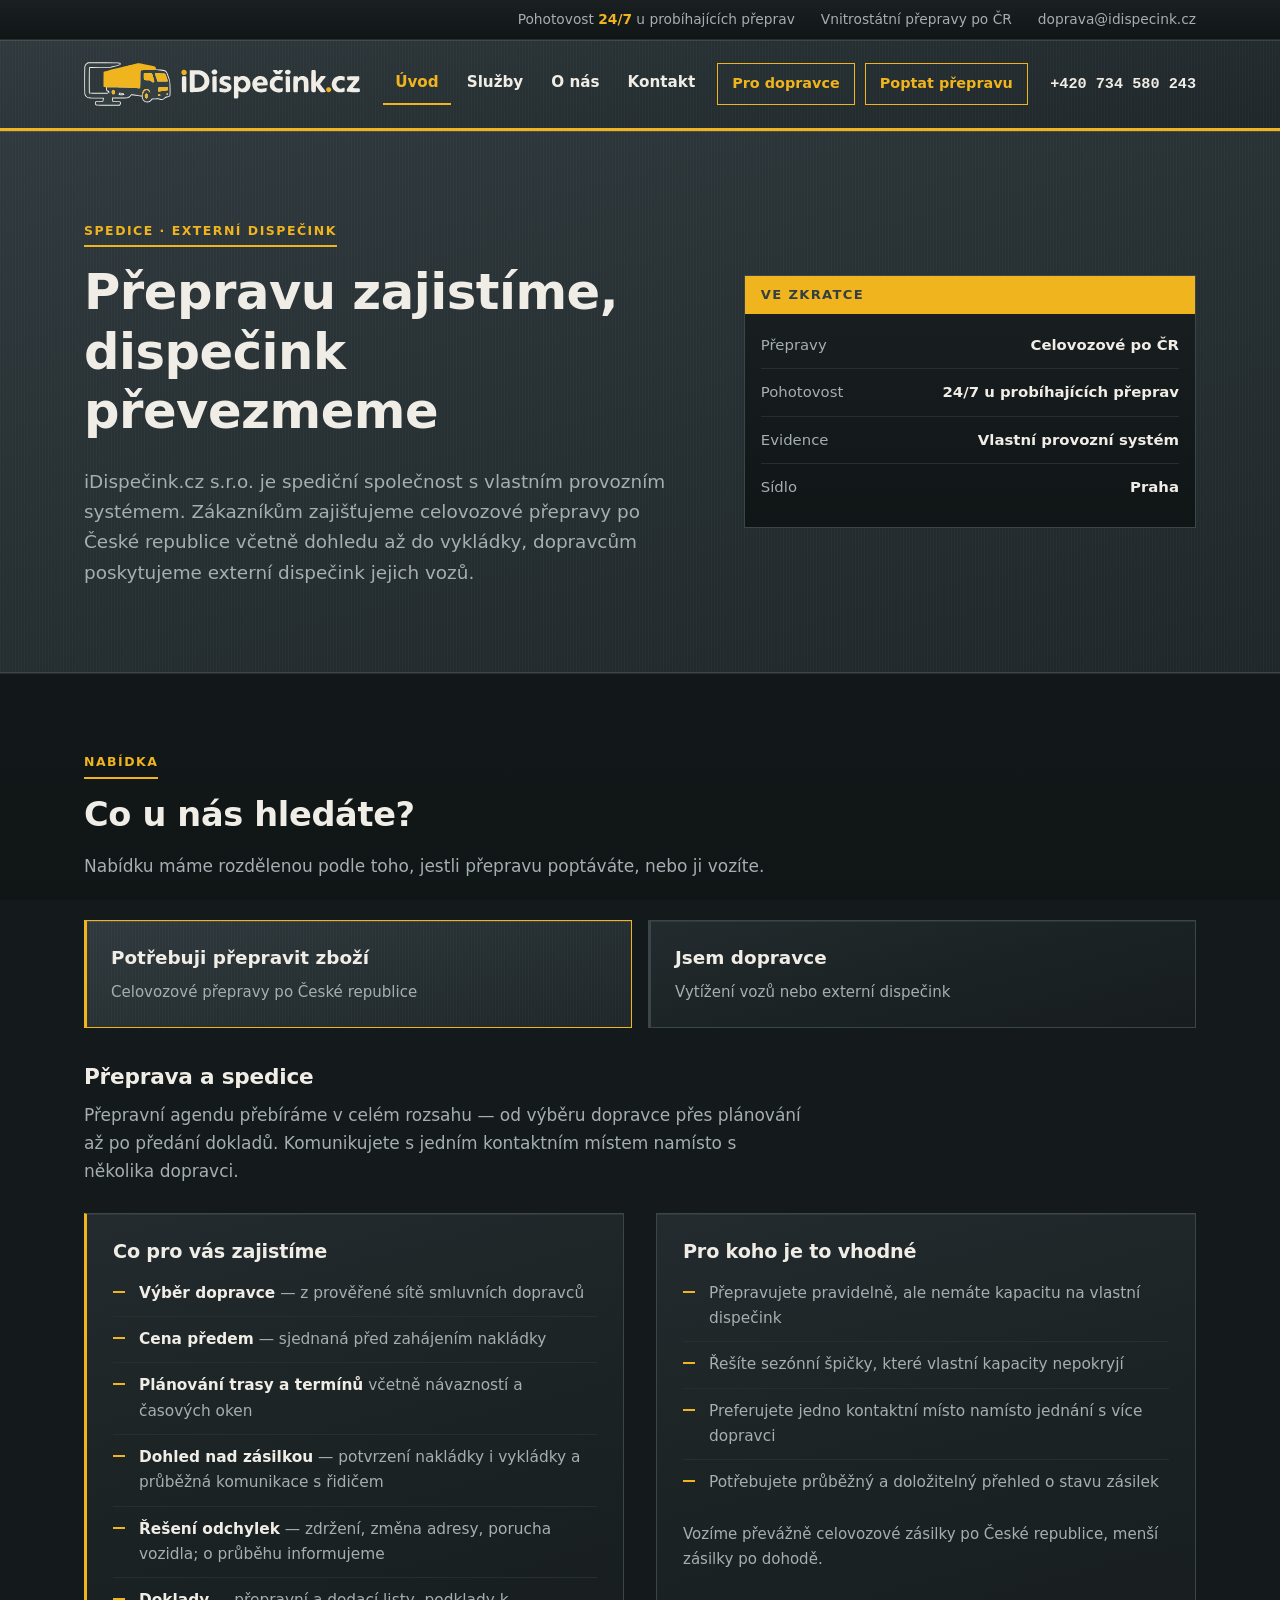
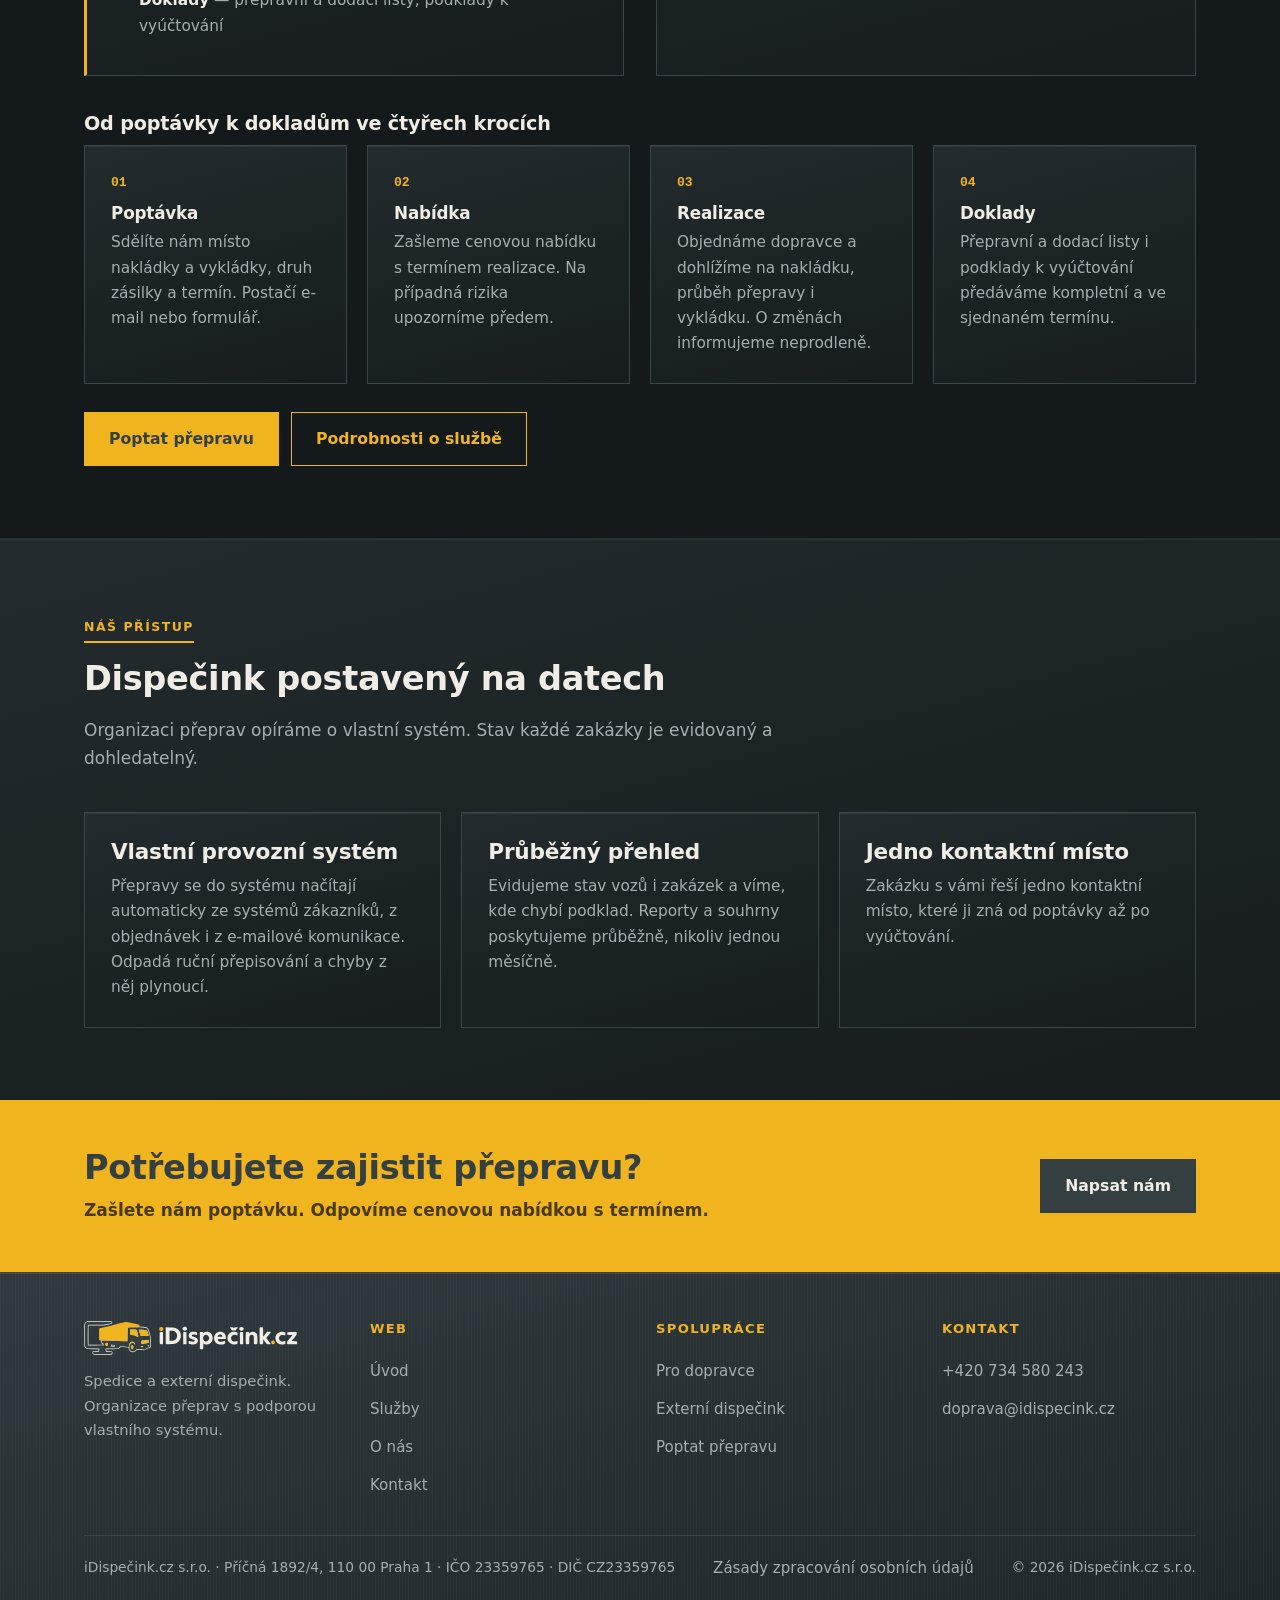
==== commit e166e84f: "Výraznější horní lišta a nabídka ve dvou oddělených oknech Horní lišta. Nad hlavičkou přibyl kontakt" ====
--- a/index.html
+++ b/index.html
@@ -80,6 +80,14 @@
 <body>
 <a class="preskocit" href="#obsah">Přeskočit na obsah</a>
 
+<div class="horni-pruh">
+  <div class="obal">
+    <span class="pohotovost">Pohotovost <b>24/7</b> u probíhajících přeprav</span>
+    <span class="jen-siroke">Vnitrostátní přepravy po ČR</span>
+    <a class="jen-siroke" href="mailto:doprava@idispecink.cz">doprava@idispecink.cz</a>
+  </div>
+</div>
+
 <header class="hlavicka">
   <div class="obal">
     <a class="logo" href="index.html">
@@ -118,100 +126,188 @@
       </p>
     </div>
 
-    <div class="hero-karty">
-      <article class="karta akcent">
-        <h2>Přeprava a spedice</h2>
-        <p>Celovozové přepravy po České republice — od výběru dopravce po předání dokladů.</p>
-        <a class="tlacitko" href="poptat-prepravu.html">Poptat přepravu</a>
-      </article>
-      <article class="karta akcent">
-        <h2>Externí dispečink</h2>
-        <p>Vytěžování vozů, plánování jízd a komunikace s řidiči — jako služba pro dopravce.</p>
-        <a class="tlacitko" href="pro-dopravce.html#externi-dispecink">Chci externí dispečink</a>
-      </article>
-    </div>
+    <aside class="hero-panel" aria-label="Základní údaje">
+      <div class="panel-hlava">Ve zkratce</div>
+      <ul>
+        <li><span>Přepravy</span><span>Celovozové po ČR</span></li>
+        <li><span>Pohotovost</span><span>24/7 u probíhajících přeprav</span></li>
+        <li><span>Evidence</span><span>Vlastní provozní systém</span></li>
+        <li><span>Sídlo</span><span>Praha</span></li>
+      </ul>
+    </aside>
   </div>
 </section>
 
 <section class="sekce">
   <div class="obal">
     <div class="sekce-hlava">
-      <span class="nadpis-stitek">Služby</span>
-      <h2>Dvě služby, jedno kontaktní místo</h2>
-      <p>Přepravní agendu přebíráme v celém rozsahu — od výběru dopravce přes plánování až po zpracování dokladů.</p>
-    </div>
-
-    <div class="mrizka dva">
-      <article class="karta akcent">
-        <h3>Spedice a organizace přeprav</h3>
-        <p>
-          Zajistíme prověřeného dopravce, naplánujeme trasu a termíny, dohlédneme
-          na nakládku i vykládku a zpracujeme doklady. Komunikujete s jedním
-          kontaktním místem namísto s několika dopravci.
-        </p>
-        <ul class="seznam" style="margin-top:16px">
-          <li>Výběr a prověření dopravce</li>
-          <li>Plánování tras a termínů</li>
-          <li>Dohled nad zásilkou až do vykládky</li>
-          <li>Kompletace a předání dokladů</li>
-        </ul>
-      </article>
-
-      <article class="karta akcent">
-        <h3>Externí dispečink pro dopravce</h3>
-        <p>
-          Převezmeme vytěžování vozů, denní komunikaci s řidiči a plánování jízd.
-          Dispečink poskytujeme formou služby — bez nutnosti obsazovat další
-          stálou pozici.
-        </p>
-        <ul class="seznam" style="margin-top:16px">
-          <li>Vytěžování vozů a hledání nákladů</li>
-          <li>Denní plánování jízd</li>
-          <li>Komunikace s řidiči</li>
-          <li>Přehled a podklady k fakturaci</li>
-        </ul>
-      </article>
-    </div>
-
-    <div class="tlacitka">
-      <a class="tlacitko obrys" href="sluzby.html">Podrobnosti o službách</a>
-    </div>
+      <span class="nadpis-stitek">Nabídka</span>
+      <h2>Co u nás hledáte?</h2>
+      <p>Nabídku máme rozdělenou podle toho, jestli přepravu poptáváte, nebo ji vozíte.</p>
+    </div>
+
+    <fieldset class="prepinac-oken">
+      <legend class="jen-pro-ctecky">Vyberte, která nabídka se má zobrazit</legend>
+      <input type="radio" name="okno" id="okno-zakaznik" checked>
+      <input type="radio" name="okno" id="okno-dopravce">
+
+      <div class="zalozky">
+        <label for="okno-zakaznik">
+          <b>Potřebuji přepravit zboží</b>
+          <span>Celovozové přepravy po České republice</span>
+        </label>
+        <label for="okno-dopravce">
+          <b>Jsem dopravce</b>
+          <span>Vytížení vozů nebo externí dispečink</span>
+        </label>
+      </div>
+
+      <div class="okna">
+
+        <!-- Okno pro zákazníky -->
+        <div class="okno okno-zakaznik">
+          <div class="okno-hlava">
+            <h3>Přeprava a spedice</h3>
+            <p>
+              Přepravní agendu přebíráme v celém rozsahu — od výběru dopravce
+              přes plánování až po předání dokladů. Komunikujete s jedním
+              kontaktním místem namísto s několika dopravci.
+            </p>
+          </div>
+
+          <div class="mrizka dva" style="gap:32px">
+            <div class="karta akcent">
+              <h4>Co pro vás zajistíme</h4>
+              <ul class="seznam">
+                <li><b>Výběr dopravce</b> — z prověřené sítě smluvních dopravců</li>
+                <li><b>Cena předem</b> — sjednaná před zahájením nakládky</li>
+                <li><b>Plánování trasy a termínů</b> včetně návazností a časových oken</li>
+                <li><b>Dohled nad zásilkou</b> — potvrzení nakládky i vykládky a průběžná komunikace s řidičem</li>
+                <li><b>Řešení odchylek</b> — zdržení, změna adresy, porucha vozidla; o průběhu informujeme</li>
+                <li><b>Doklady</b> — přepravní a dodací listy, podklady k vyúčtování</li>
+              </ul>
+            </div>
+            <div class="karta">
+              <h4>Pro koho je to vhodné</h4>
+              <ul class="seznam">
+                <li>Přepravujete pravidelně, ale nemáte kapacitu na vlastní dispečink</li>
+                <li>Řešíte sezónní špičky, které vlastní kapacity nepokryjí</li>
+                <li>Preferujete jedno kontaktní místo namísto jednání s více dopravci</li>
+                <li>Potřebujete průběžný a doložitelný přehled o stavu zásilek</li>
+              </ul>
+              <p style="margin-top:16px;color:var(--text-tlum);font-size:.94rem">
+                Vozíme převážně celovozové zásilky po České republice, menší
+                zásilky po dohodě.
+              </p>
+            </div>
+          </div>
+
+          <h4 style="margin-top:36px">Od poptávky k dokladům ve čtyřech krocích</h4>
+          <div class="mrizka ctyri">
+            <article class="karta">
+              <span class="cislo-kroku">01</span>
+              <h5>Poptávka</h5>
+              <p>Sdělíte nám místo nakládky a vykládky, druh zásilky a termín. Postačí e-mail nebo formulář.</p>
+            </article>
+            <article class="karta">
+              <span class="cislo-kroku">02</span>
+              <h5>Nabídka</h5>
+              <p>Zašleme cenovou nabídku s termínem realizace. Na případná rizika upozorníme předem.</p>
+            </article>
+            <article class="karta">
+              <span class="cislo-kroku">03</span>
+              <h5>Realizace</h5>
+              <p>Objednáme dopravce a dohlížíme na nakládku, průběh přepravy i vykládku. O změnách informujeme neprodleně.</p>
+            </article>
+            <article class="karta">
+              <span class="cislo-kroku">04</span>
+              <h5>Doklady</h5>
+              <p>Přepravní a dodací listy i podklady k vyúčtování předáváme kompletní a ve sjednaném termínu.</p>
+            </article>
+          </div>
+
+          <div class="tlacitka">
+            <a class="tlacitko" href="poptat-prepravu.html">Poptat přepravu</a>
+            <a class="tlacitko obrys" href="sluzby.html#spedice">Podrobnosti o službě</a>
+          </div>
+        </div>
+
+        <!-- Okno pro dopravce -->
+        <div class="okno okno-dopravce">
+          <div class="okno-hlava">
+            <h3>Spolupráce s dopravci</h3>
+            <p>
+              Dopravcům nabízíme dvě cesty: vytížíme vaše volná vozidla zakázkami
+              našich zákazníků, nebo za vás převezmeme dispečink jako službu.
+              Krátkodobě i dlouhodobě, podle toho, co vám vyhovuje.
+            </p>
+          </div>
+
+          <div class="mrizka dva" style="gap:32px">
+            <div class="karta akcent">
+              <h4>Nabízím svá vozidla</h4>
+              <ul class="seznam">
+                <li><b>Vytížení po celý rok</b> — od ledna do prosince, i v logisticky slabších měsících</li>
+                <li><b>Zakázky z velkých tendrů</b> — máme k nim přístup přes zprostředkovatele</li>
+                <li><b>Široká síť zákazníků</b> — náklady, ke kterým byste se sami nemuseli dostat</li>
+                <li><b>Lidský přístup</b> — nepokutujeme, pokud to není nezbytné; komplikace řešíme dohodou</li>
+              </ul>
+              <div class="tlacitka">
+                <a class="tlacitko" href="pro-dopravce.html#nabizim-vozidla">Podmínky a registrace</a>
+              </div>
+            </div>
+
+            <div class="karta akcent">
+              <h4>Chci externí dispečink</h4>
+              <ul class="seznam">
+                <li><b>Vytěžování vozů</b> — vyhledávání nákladů a zpětných jízd</li>
+                <li><b>Denní plánování</b> jízd a rozpisy pro řidiče</li>
+                <li><b>Komunikace s řidiči</b> nonstop, 24 hodin denně</li>
+                <li><b>Sledování vozidel</b> přes GPS po celou dobu jízdy</li>
+                <li><b>Evidence a reporting</b> — podklady k fakturaci, přehled kilometrů a tržeb</li>
+              </ul>
+              <div class="tlacitka">
+                <a class="tlacitko" href="pro-dopravce.html#externi-dispecink">Jak služba funguje</a>
+              </div>
+            </div>
+          </div>
+
+          <div class="mrizka dva" style="gap:32px;margin-top:20px">
+            <div class="karta">
+              <h4>Podmínky spolupráce</h4>
+              <ul class="seznam">
+                <li><b>Týdenní fakturace</b> — po zajetí vozu, jehož délku dohodneme individuálně</li>
+                <li><b>Doklady elektronicky</b> — po domluvě si je můžeme i vyzvednout</li>
+                <li><b>Jednoznačná objednávka</b> — adresy, časová okna, kontakty i cena jsou v ní předem</li>
+                <li><b>Krátkodobě i dlouhodobě</b> — spolupráci nastavíme podle vás</li>
+              </ul>
+            </div>
+            <div class="karta">
+              <h4>Vozový park, který využíváme</h4>
+              <ul class="seznam">
+                <li><b>Plachtový návěs 13,6 m</b> — převažující typ našich poptávek</li>
+                <li><b>Mega a lowdeck</b> — pro zásilky s větší ložnou výškou</li>
+                <li><b>Jiné typy vozidel</b> — podle dohody</li>
+              </ul>
+              <p style="margin-top:16px;color:var(--text-tlum);font-size:.94rem">
+                Před první objednávkou ověřujeme koncesi, pojištění odpovědnosti
+                dopravce a zápis v rejstřících.
+              </p>
+            </div>
+          </div>
+
+          <div class="tlacitka">
+            <a class="tlacitko" href="pro-dopravce.html#registrace">Registrovat se</a>
+            <a class="tlacitko obrys" href="pro-dopravce.html">Vše pro dopravce</a>
+          </div>
+        </div>
+
+      </div>
+    </fieldset>
   </div>
 </section>
 
 <section class="sekce plocha">
-  <div class="obal">
-    <div class="sekce-hlava">
-      <span class="nadpis-stitek">Průběh</span>
-      <h2>Od poptávky k dokladům ve čtyřech krocích</h2>
-    </div>
-
-    <div class="mrizka ctyri">
-      <article class="karta">
-        <span class="cislo-kroku">01</span>
-        <h3>Poptávka</h3>
-        <p>Sdělíte nám místo nakládky a vykládky, druh zásilky a termín. Postačí e-mail nebo formulář.</p>
-      </article>
-      <article class="karta">
-        <span class="cislo-kroku">02</span>
-        <h3>Nabídka</h3>
-        <p>Zašleme cenovou nabídku s termínem realizace. Na případná rizika upozorníme předem.</p>
-      </article>
-      <article class="karta">
-        <span class="cislo-kroku">03</span>
-        <h3>Realizace</h3>
-        <p>Objednáme dopravce a dohlížíme na nakládku, průběh přepravy i vykládku. O změnách informujeme neprodleně.</p>
-      </article>
-      <article class="karta">
-        <span class="cislo-kroku">04</span>
-        <h3>Doklady</h3>
-        <p>Přepravní a dodací listy i podklady k vyúčtování předáváme kompletní a ve sjednaném termínu.</p>
-      </article>
-    </div>
-  </div>
-</section>
-
-<section class="sekce">
   <div class="obal">
     <div class="sekce-hlava">
       <span class="nadpis-stitek">Náš přístup</span>
@@ -245,34 +341,6 @@
     </div>
   </div>
 </section>
-
-<section class="sekce plocha">
-  <div class="obal">
-    <div class="mrizka dva" style="gap:40px;align-items:center">
-      <div>
-        <span class="nadpis-stitek">Pro dopravce</span>
-        <h2>Spolupráce s dopravci</h2>
-        <p style="color:var(--text-tlum)">
-          Hledáme spolehlivé dopravce pro dlouhodobou spolupráci. Nabízíme
-          pravidelné nakládky a jednoznačně zadané objednávky se sjednanou cenou —
-          nebo převezmeme dispečink vašich vozů jako službu.
-        </p>
-        <div class="tlacitka">
-          <a class="tlacitko obrys" href="pro-dopravce.html#nabizim-vozidla">Nabízím vozidla</a>
-          <a class="tlacitko obrys" href="pro-dopravce.html#externi-dispecink">Chci dispečink</a>
-        </div>
-      </div>
-      <div class="karta">
-        <h3>Požadované doklady</h3>
-        <ul class="seznam">
-          <li>Koncesní listina na silniční nákladní dopravu</li>
-          <li>Pojištění odpovědnosti dopravce</li>
-          <li>Výpis z obchodního nebo živnostenského rejstříku</li>
-        </ul>
-      </div>
-    </div>
-  </div>
-</section>
 <section class="vyzva">
   <div class="obal">
     <div>
@@ -322,12 +390,13 @@
     </div>
     <div class="id-paticka">
       <span>iDispečink.cz s.r.o. · Příčná 1892/4, 110 00 Praha 1 · IČO 23359765 · DIČ CZ23359765</span>
-      <span><a href="zasady-osobnich-udaju.html">Zásady zpracování osobních údajů</a></span>
+      <span><a href="zasady-osobnich-udaju.html">Zásady zpracování osobních údajů</a> <button type="button" class="cookies-nastaveni" hidden>Nastavení cookies</button></span>
       <span>© <span data-rok>2026</span> iDispečink.cz s.r.o.</span>
     </div>
   </div>
 </footer>
 
 <script src="assets/js/main.js"></script>
+<script src="assets/js/mereni.js"></script>
 </body>
 </html>
--- a/assets/css/firemni-styl.css
+++ b/assets/css/firemni-styl.css
@@ -55,7 +55,13 @@
 
 *, *::before, *::after { box-sizing: border-box; }
 
-html { scroll-behavior: smooth; }
+/* Plynulé rolování jen pro ty, kdo si nevypnuli animace; odsazení kotev
+   kompenzuje přilepenou hlavičku (74 px), jinak by zakryla cíl skoku
+   i prvek zaostřený klávesnicí. */
+html { scroll-padding-top: 90px; }
+@media (prefers-reduced-motion: no-preference) {
+  html { scroll-behavior: smooth; }
+}
 
 body {
   margin: 0;
@@ -80,10 +86,12 @@
 a { color: var(--zluta); text-decoration: none; }
 a:hover { color: var(--zluta-tmava); text-decoration: underline; }
 
-h1, h2, h3, h4 { line-height: 1.2; margin: 0 0 .5em; font-weight: 700; letter-spacing: -0.01em; }
+h1, h2, h3, h4, h5 { line-height: 1.2; margin: 0 0 .5em; font-weight: 700; letter-spacing: -0.01em; }
 h1 { font-size: clamp(2rem, 4.5vw, 3.1rem); }
 h2 { font-size: clamp(1.5rem, 3vw, 2.1rem); }
-h3 { font-size: 1.2rem; }
+h3 { font-size: 1.35rem; }
+h4 { font-size: 1.2rem; }
+h5 { font-size: 1.05rem; }
 p  { margin: 0 0 1em; }
 p:last-child { margin-bottom: 0; }
 
@@ -95,7 +103,6 @@
 
 .sekce { padding: 72px 0; border-top: 1px solid var(--linka-slaba); }
 .sekce:first-of-type { border-top: 0; }
-.sekce.uzka { padding: 48px 0; }
 .sekce.plocha { background-color: var(--povrch); background-image: var(--kov-povrch);
                 box-shadow: inset 0 1px 0 var(--odlesk); }
 
@@ -127,13 +134,42 @@
   .sekce { padding: 52px 0; }
 }
 
+/* --- Horní lišta -------------------------------------------------------- */
+
+/* Kontaktní pruh nad hlavičkou. Není přilepený — odroluje pryč a nechá
+   sticky hlavičku samotnou, aby na malém displeji nezabíral dva řádky. */
+.horni-pruh {
+  background-color: var(--pozadi);
+  background-image: var(--kov-pozadi);
+  border-bottom: 1px solid var(--linka-slaba);
+  font-size: .86rem;
+}
+.horni-pruh .obal {
+  display: flex; justify-content: flex-end; align-items: center;
+  gap: 8px 26px; flex-wrap: wrap;
+  padding-top: 8px; padding-bottom: 8px;
+}
+.horni-pruh span, .horni-pruh a { color: var(--text-tlum); }
+.horni-pruh a:hover { color: var(--zluta); }
+.horni-pruh b { color: var(--text); font-weight: 700; }
+.horni-pruh .pohotovost b { color: var(--zluta); }
+
+@media (max-width: 700px) {
+  /* Telefon i e-mail jsou dostupné v hlavičce a patičce — nahoře zůstane
+     jen dostupnost, kvůli které lidé v dopravě volají nejčastěji. */
+  .horni-pruh .obal { justify-content: center; text-align: center; }
+  .horni-pruh .jen-siroke { display: none; }
+}
+
 /* --- Hlavička ----------------------------------------------------------- */
 
 .hlavicka {
   position: sticky; top: 0; z-index: 50;
   background-color: var(--povrch-2);
   background-image: var(--brouseny), var(--kov-vyssi);
-  border-bottom: 1px solid var(--linka);
+  /* Silná žlutá hrana místo tenké linky — hlavička má držet pohromadě
+     jako pruh, ne splývat s obsahem pod sebou. */
+  border-bottom: 3px solid var(--zluta);
   box-shadow: inset 0 1px 0 var(--odlesk-silny);
   transition: transform .22s ease;
 }
@@ -145,10 +181,10 @@
 }
 .hlavicka .obal {
   display: flex; align-items: center; justify-content: space-between;
-  gap: 16px; min-height: 74px;
+  gap: 16px; min-height: 88px;
 }
 .logo { display: flex; align-items: center; }
-.logo img { height: 38px; width: auto; }
+.logo img { height: 44px; width: auto; }
 
 /* Telefon a přepínač menu drží pohromadě vpravo. Telefon je na širokém
    displeji celé číslo, na úzkém tlačítko „Zavolat" — viz media dole. */
@@ -294,6 +330,65 @@
   .hero .obal { grid-template-columns: 1fr; gap: 32px; }
 }
 
+/* --- Přepínač oken ------------------------------------------------------ */
+
+/* Nabídka pro zákazníky a pro dopravce ve dvou oddělených oknech: zákazník
+   nemusí na první pohled číst, co nabízíme dopravcům. Přepíná se radio
+   přepínači, takže to funguje i bez JavaScriptu a klávesnice v nich jezdí
+   šipkami jako v běžné skupině voleb. */
+.prepinac-oken { border: 0; margin: 0; padding: 0; min-inline-size: 0; }
+.prepinac-oken > input {
+  position: absolute; width: 1px; height: 1px;
+  opacity: 0; pointer-events: none;
+}
+
+.zalozky { display: grid; grid-template-columns: 1fr 1fr; gap: 16px; }
+.zalozky label {
+  display: block; cursor: pointer;
+  padding: 22px 24px;
+  border: 1px solid var(--linka);
+  border-left: 3px solid var(--linka);
+  background-color: var(--povrch);
+  background-image: var(--kov-povrch);
+  box-shadow: inset 0 1px 0 var(--odlesk);
+}
+.zalozky label b {
+  display: block; font-size: 1.15rem; font-weight: 700;
+  color: var(--text); margin-bottom: 4px;
+}
+.zalozky label span { color: var(--text-tlum); font-size: .94rem; }
+.zalozky label:hover { border-color: var(--zluta); }
+
+.prepinac-oken > input:checked + input + .zalozky label[for="okno-zakaznik"],
+.prepinac-oken > input + input:checked ~ .zalozky label[for="okno-dopravce"] {
+  border-color: var(--zluta);
+  background-image: var(--brouseny), var(--kov-vyssi);
+  box-shadow: inset 0 1px 0 var(--odlesk-silny);
+}
+.prepinac-oken > input:focus-visible + input + .zalozky label[for="okno-zakaznik"],
+.prepinac-oken > input + input:focus-visible ~ .zalozky label[for="okno-dopravce"] {
+  outline: 3px solid var(--zluta); outline-offset: 2px;
+}
+
+.okno { display: none; margin-top: 36px; }
+.prepinac-oken > input:checked + input ~ .okna > .okno-zakaznik,
+.prepinac-oken > input + input:checked ~ .okna > .okno-dopravce { display: block; }
+
+.okno-hlava { max-width: 720px; margin-bottom: 28px; }
+.okno-hlava p { color: var(--text-tlum); margin-bottom: 0; }
+
+@media (max-width: 700px) {
+  .zalozky { grid-template-columns: 1fr; }
+  .zalozky label { padding: 18px 20px; }
+}
+
+/* Jen pro odečítače obrazovky — legenda skupiny voleb. */
+.jen-pro-ctecky {
+  position: absolute; width: 1px; height: 1px;
+  padding: 0; margin: -1px; overflow: hidden;
+  clip-path: inset(50%); white-space: nowrap;
+}
+
 /* --- Karty -------------------------------------------------------------- */
 
 .karta {
@@ -304,7 +399,7 @@
   padding: 26px;
 }
 .karta.akcent { border-left: 3px solid var(--zluta); }
-.karta h3 { margin-bottom: .4em; }
+.karta h3, .karta h4, .karta h5 { margin-bottom: .4em; }
 .karta p { color: var(--text-tlum); font-size: .96rem; }
 .karta .cislo-kroku {
   font-family: var(--pismo-cislo);
@@ -328,17 +423,6 @@
 }
 .seznam li b, .seznam li strong { color: var(--text); }
 
-/* --- KPI pás ------------------------------------------------------------ */
-
-.kpi-radek { display: grid; grid-template-columns: repeat(4, 1fr); gap: 1px; background: var(--linka); border: 1px solid var(--linka); }
-.kpi { background-color: var(--povrch); background-image: var(--kov-povrch);
-       box-shadow: inset 0 1px 0 var(--odlesk);
-       padding: 22px 20px; border-left: 3px solid var(--zluta); }
-.kpi b { display: block; font-family: var(--pismo-cislo); font-size: 1.7rem; line-height: 1.1; }
-.kpi span { display: block; margin-top: 4px; font-size: .85rem; color: var(--text-tlum); }
-@media (max-width: 780px) { .kpi-radek { grid-template-columns: repeat(2, 1fr); } }
-@media (max-width: 460px) { .kpi-radek { grid-template-columns: 1fr; } }
-
 /* --- Tabulka ------------------------------------------------------------ */
 
 .tabulka-obal { overflow-x: auto; border: 1px solid var(--linka); }
@@ -351,19 +435,6 @@
 table.id-tabulka td { padding: 11px 16px; border-top: 1px solid var(--linka-slaba); color: var(--text-tlum); }
 table.id-tabulka td:first-child { color: var(--text); font-weight: 600; }
 table.id-tabulka td.cislo { font-family: var(--pismo-cislo); text-align: right; font-variant-numeric: tabular-nums; }
-
-/* --- Štítky ------------------------------------------------------------- */
-
-.id-stitek {
-  display: inline-block;
-  font-size: .78rem; font-weight: 700;
-  padding: 3px 9px;
-  border: 1px solid var(--linka);
-  color: var(--text-tlum);
-}
-.id-stitek.ok    { background: var(--ok-plocha);    color: var(--ok-text);    border-color: var(--ok-text); }
-.id-stitek.pozor { background: var(--pozor-plocha); color: var(--pozor-text); border-color: var(--pozor-text); }
-.id-stitek.chyba { background: var(--chyba-plocha); color: var(--chyba-text); border-color: var(--chyba-text); }
 
 /* --- Doplnit (viditelný placeholder pro nedodaný obsah) ----------------- */
 
@@ -440,6 +511,32 @@
   display: flex; justify-content: space-between; gap: 16px; flex-wrap: wrap;
 }
 
+/* --- Cookies: lišta souhlasu a honeypot --------------------------------- */
+
+.cookies-lista {
+  position: fixed; left: 0; right: 0; bottom: 0; z-index: 60;
+  background-color: var(--povrch);
+  background-image: var(--kov-povrch);
+  border-top: 2px solid var(--zluta);
+  box-shadow: inset 0 1px 0 var(--odlesk);
+  padding: 18px var(--mezera);
+  display: flex; align-items: center; justify-content: center;
+  gap: 20px; flex-wrap: wrap;
+}
+.cookies-lista p { margin: 0; max-width: 62ch; font-size: .93rem; color: var(--text-tlum); }
+.cookies-lista-tlacitka { display: flex; gap: 10px; flex-wrap: wrap; }
+.cookies-lista .tlacitko { padding: 10px 18px; font-size: .93rem; }
+
+.cookies-nastaveni {
+  background: none; border: 0; padding: 0;
+  font: inherit; font-size: inherit;
+  color: var(--text-tlum); text-decoration: underline; cursor: pointer;
+}
+.cookies-nastaveni:hover { color: var(--zluta); }
+
+/* Honeypot proti robotům: pole je mimo obrazovku, člověk ho nikdy nevyplní. */
+.nevyplnovat { position: absolute; left: -9999px; width: 1px; height: 1px; overflow: hidden; }
+
 /* --- Zaostření klávesnicí ----------------------------------------------- */
 
 :focus-visible {
@@ -447,9 +544,11 @@
   outline-offset: 2px;
 }
 .vyzva :focus-visible { outline-color: var(--antracit); }
+/* Pravidlo :focus výše ruší obrys kvůli žlutému rámečku — pro klávesnici
+   ho tady musíme vrátit, jinak by pole neměla viditelné zaostření. */
 .pole input:focus-visible,
 .pole select:focus-visible,
-.pole textarea:focus-visible { outline-offset: 0; }
+.pole textarea:focus-visible { outline: 3px solid var(--zluta); outline-offset: 0; }
 
 /* --- Přeskočit na obsah ------------------------------------------------- */
 
@@ -464,10 +563,17 @@
 
 @media print {
   /* Navigace, výzvy a tlačítka na papíře nedávají smysl. */
-  .hlavicka, .paticka, .vyzva, .tlacitka, .preskocit, .menu-prepinac { display: none; }
+  .hlavicka, .paticka, .vyzva, .tlacitka, .preskocit, .menu-prepinac,
+  .cookies-lista, .horni-pruh { display: none; }
+
+  /* Na papíře se přepínat nedá — záložky zmizí a obě okna se vytisknou
+     pod sebou; každé má vlastní nadpis, takže se nemají o co opřít. */
+  .zalozky { display: none; }
+  .okno { display: block !important; margin-top: 0; }
+  .okno + .okno { margin-top: 24pt; }
 
   body { background: #fff; color: #000; font-size: 11pt; }
-  .sekce, .sekce.plocha, .hero, .karta, .formular, .hero-panel, .kpi {
+  .sekce, .sekce.plocha, .hero, .karta, .formular, .hero-panel {
     background: #fff !important;
     box-shadow: none !important;
     border-color: #999;
@@ -508,7 +614,6 @@
   .seznam li::before { background: #666; }
   .hero-panel .panel-hlava { background: #eee !important; color: #000; }
 
-  .id-stitek { border-color: #666; color: #000; background: #fff !important; }
 
   /* Poznámky pro zadavatele: na papíře zůstávají, ale bez tmavé plochy. */
   .doplnit, .doplnit b { background: #fff !important; color: #000 !important; }
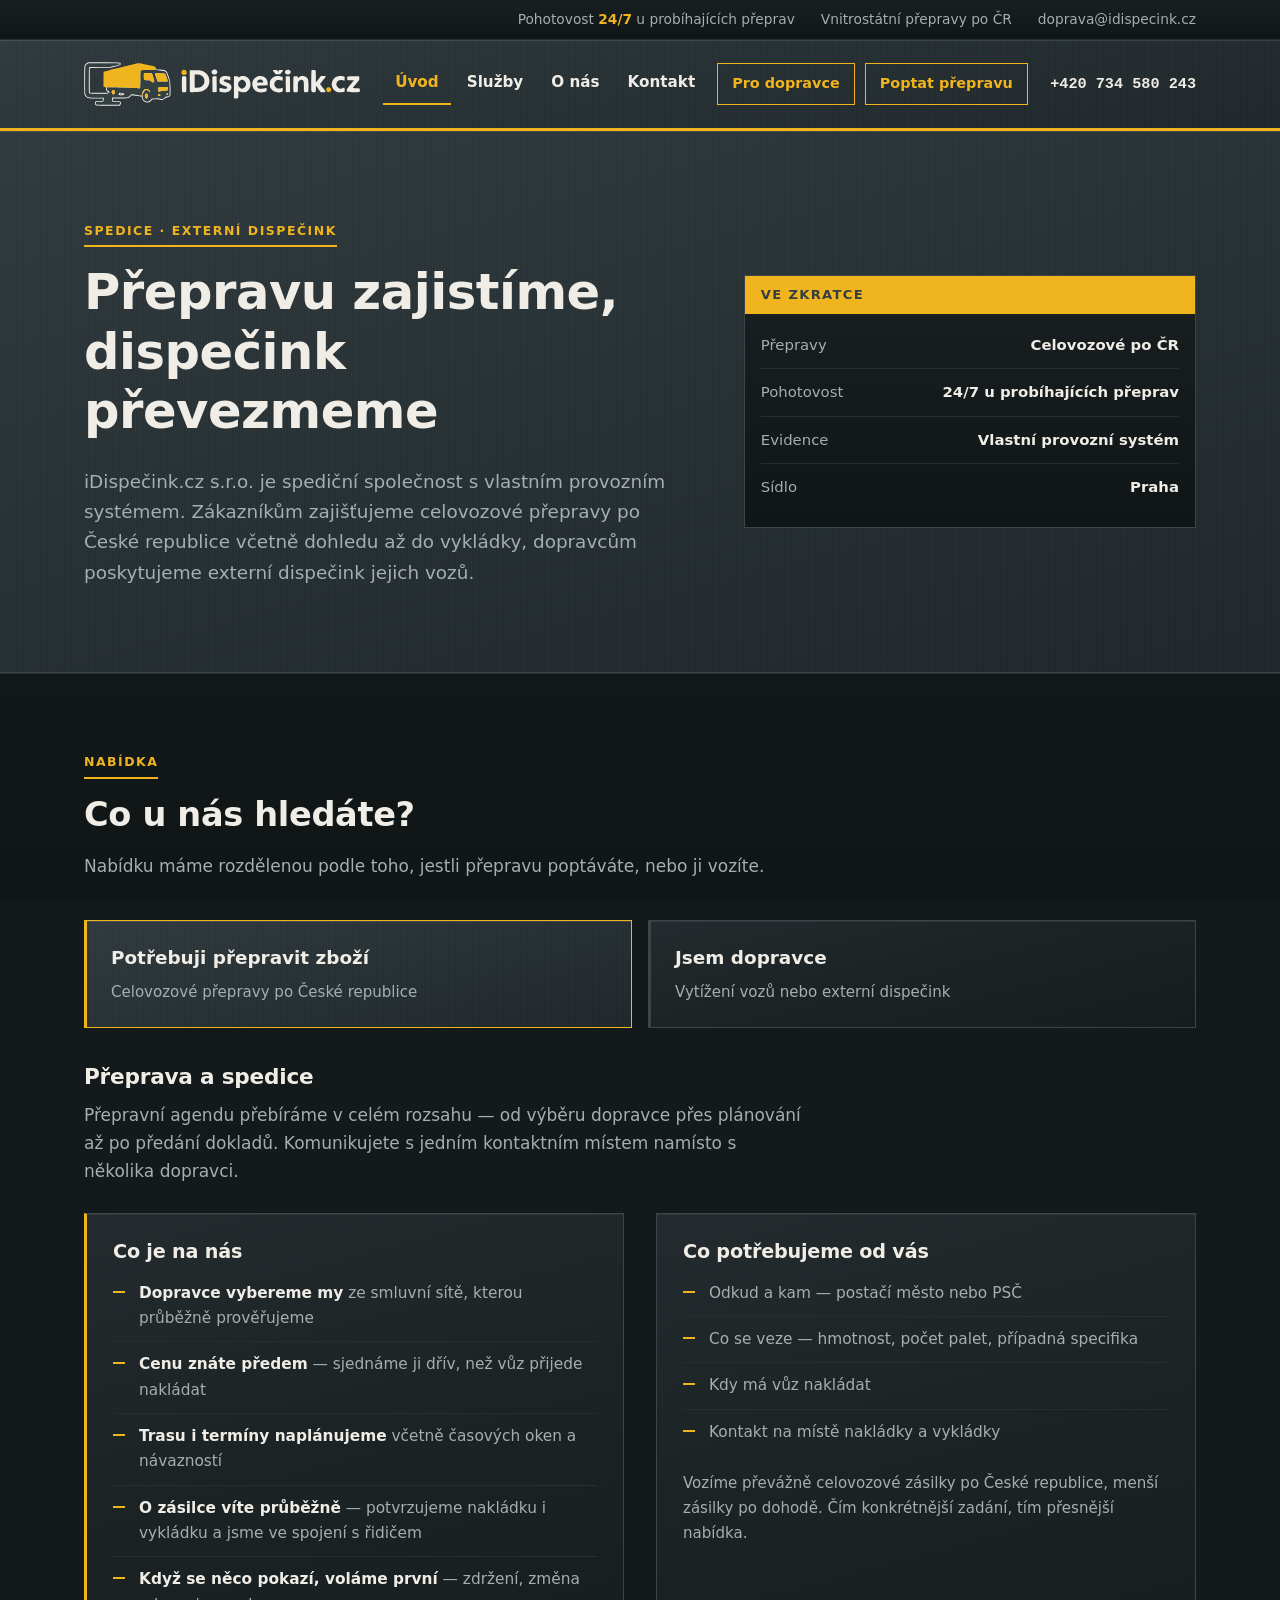
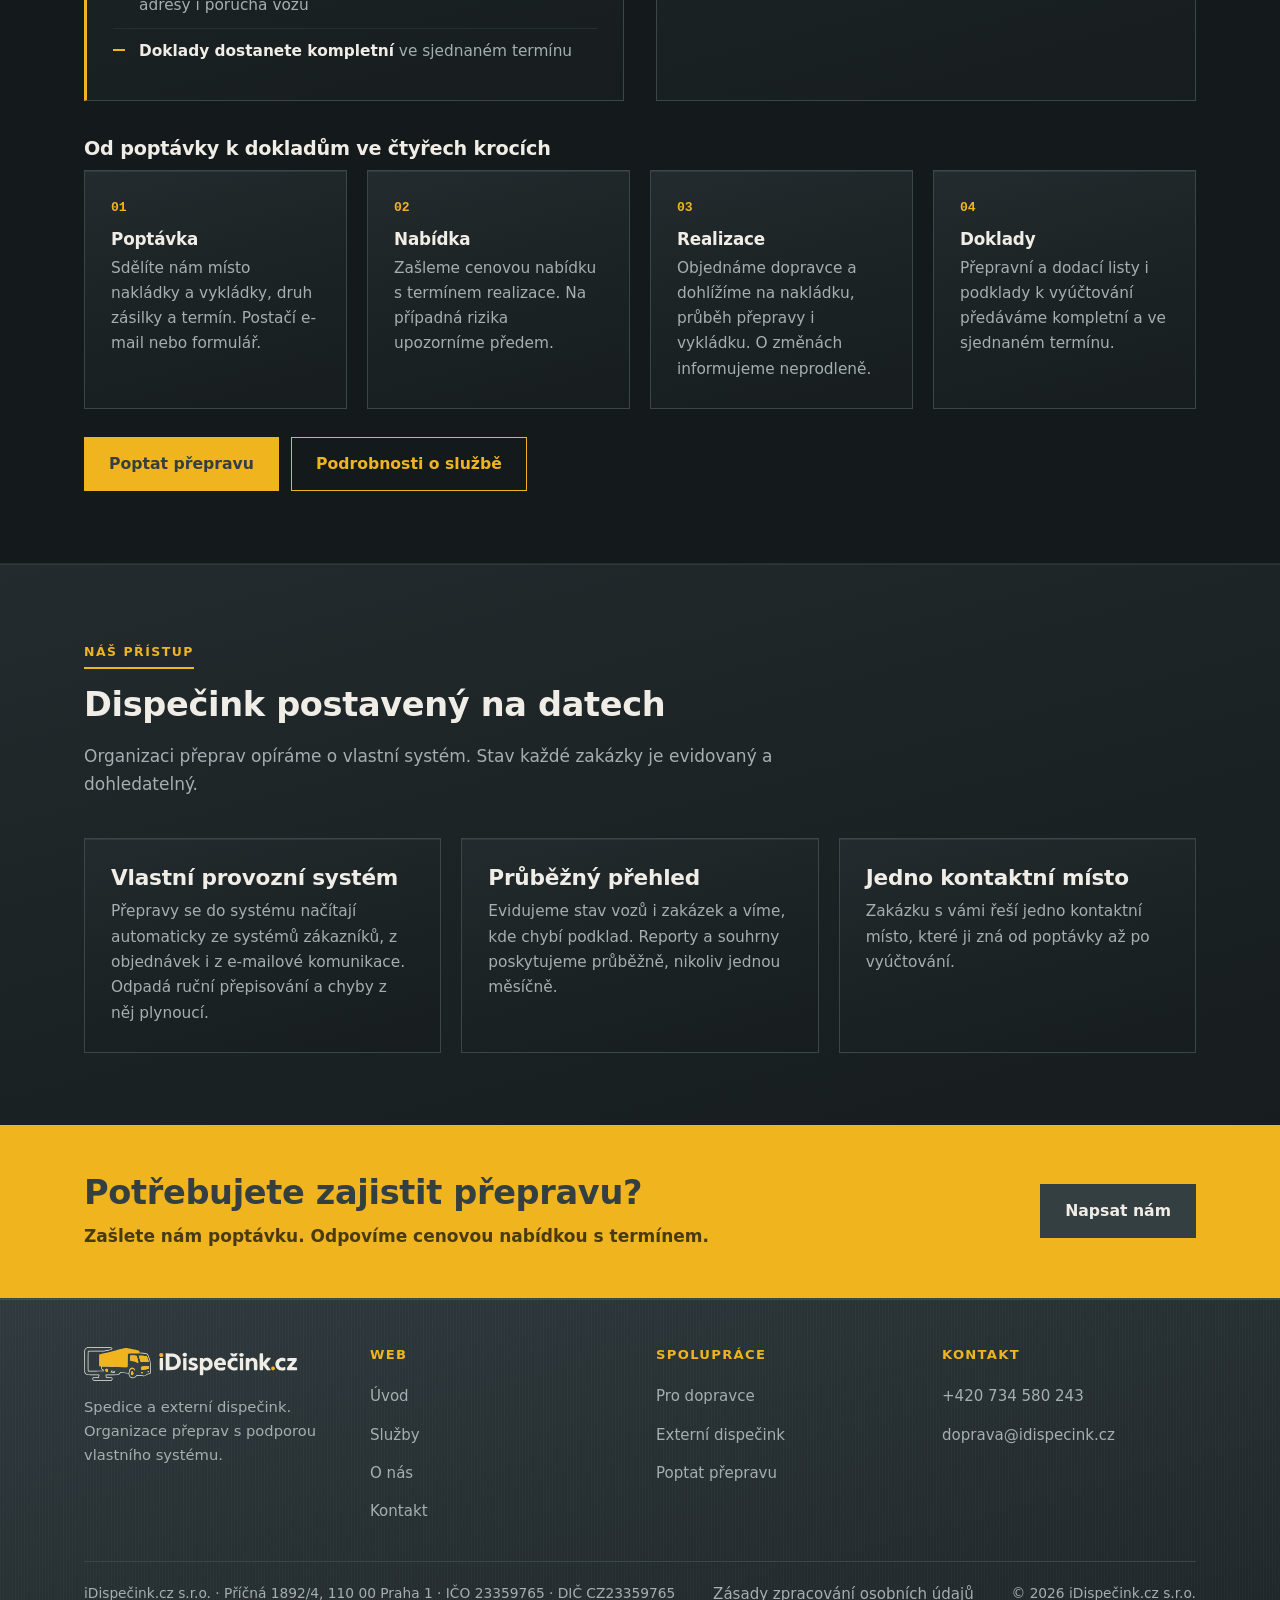
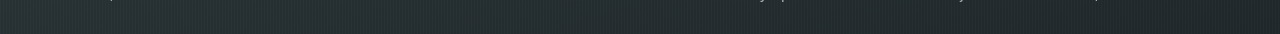
==== commit 0d595b75: "Okna na úvodní stránce shrnují vlastními slovy Přestavba do oken zavlekla třináct vět, které se dosl" ====
--- a/index.html
+++ b/index.html
@@ -177,27 +177,27 @@
 
           <div class="mrizka dva" style="gap:32px">
             <div class="karta akcent">
-              <h4>Co pro vás zajistíme</h4>
-              <ul class="seznam">
-                <li><b>Výběr dopravce</b> — z prověřené sítě smluvních dopravců</li>
-                <li><b>Cena předem</b> — sjednaná před zahájením nakládky</li>
-                <li><b>Plánování trasy a termínů</b> včetně návazností a časových oken</li>
-                <li><b>Dohled nad zásilkou</b> — potvrzení nakládky i vykládky a průběžná komunikace s řidičem</li>
-                <li><b>Řešení odchylek</b> — zdržení, změna adresy, porucha vozidla; o průběhu informujeme</li>
-                <li><b>Doklady</b> — přepravní a dodací listy, podklady k vyúčtování</li>
+              <h4>Co je na nás</h4>
+              <ul class="seznam">
+                <li><b>Dopravce vybereme my</b> ze smluvní sítě, kterou průběžně prověřujeme</li>
+                <li><b>Cenu znáte předem</b> — sjednáme ji dřív, než vůz přijede nakládat</li>
+                <li><b>Trasu i termíny naplánujeme</b> včetně časových oken a návazností</li>
+                <li><b>O zásilce víte průběžně</b> — potvrzujeme nakládku i vykládku a jsme ve spojení s řidičem</li>
+                <li><b>Když se něco pokazí, voláme první</b> — zdržení, změna adresy i porucha vozu</li>
+                <li><b>Doklady dostanete kompletní</b> ve sjednaném termínu</li>
               </ul>
             </div>
             <div class="karta">
-              <h4>Pro koho je to vhodné</h4>
-              <ul class="seznam">
-                <li>Přepravujete pravidelně, ale nemáte kapacitu na vlastní dispečink</li>
-                <li>Řešíte sezónní špičky, které vlastní kapacity nepokryjí</li>
-                <li>Preferujete jedno kontaktní místo namísto jednání s více dopravci</li>
-                <li>Potřebujete průběžný a doložitelný přehled o stavu zásilek</li>
+              <h4>Co potřebujeme od vás</h4>
+              <ul class="seznam">
+                <li>Odkud a kam — postačí město nebo PSČ</li>
+                <li>Co se veze — hmotnost, počet palet, případná specifika</li>
+                <li>Kdy má vůz nakládat</li>
+                <li>Kontakt na místě nakládky a vykládky</li>
               </ul>
               <p style="margin-top:16px;color:var(--text-tlum);font-size:.94rem">
                 Vozíme převážně celovozové zásilky po České republice, menší
-                zásilky po dohodě.
+                zásilky po dohodě. Čím konkrétnější zadání, tím přesnější nabídka.
               </p>
             </div>
           </div>
@@ -237,9 +237,9 @@
           <div class="okno-hlava">
             <h3>Spolupráce s dopravci</h3>
             <p>
-              Dopravcům nabízíme dvě cesty: vytížíme vaše volná vozidla zakázkami
-              našich zákazníků, nebo za vás převezmeme dispečink jako službu.
-              Krátkodobě i dlouhodobě, podle toho, co vám vyhovuje.
+              Máte volný vůz, nebo nemáte kdo by ho vytěžoval? Obojí umíme —
+              buď vám zakázky předáváme, nebo za vás převezmeme celý dispečink.
+              Nastavíme to na pár týdnů i natrvalo.
             </p>
           </div>
 
@@ -260,11 +260,11 @@
             <div class="karta akcent">
               <h4>Chci externí dispečink</h4>
               <ul class="seznam">
-                <li><b>Vytěžování vozů</b> — vyhledávání nákladů a zpětných jízd</li>
-                <li><b>Denní plánování</b> jízd a rozpisy pro řidiče</li>
-                <li><b>Komunikace s řidiči</b> nonstop, 24 hodin denně</li>
-                <li><b>Sledování vozidel</b> přes GPS po celou dobu jízdy</li>
-                <li><b>Evidence a reporting</b> — podklady k fakturaci, přehled kilometrů a tržeb</li>
+                <li><b>Sháníme náklady</b> i zpětné jízdy, aby vozy nejezdily prázdné</li>
+                <li><b>Plánujeme dny</b> dopředu a řidiči dostanou hotový rozpis</li>
+                <li><b>Řidiče máme na telefonu</b> nonstop, 24 hodin denně</li>
+                <li><b>Vozy vidíme v GPS</b> po celou dobu jízdy</li>
+                <li><b>Vedeme evidenci</b> — podklady k fakturaci i přehled kilometrů a tržeb</li>
               </ul>
               <div class="tlacitka">
                 <a class="tlacitko" href="pro-dopravce.html#externi-dispecink">Jak služba funguje</a>
@@ -285,12 +285,12 @@
             <div class="karta">
               <h4>Vozový park, který využíváme</h4>
               <ul class="seznam">
-                <li><b>Plachtový návěs 13,6 m</b> — převažující typ našich poptávek</li>
-                <li><b>Mega a lowdeck</b> — pro zásilky s větší ložnou výškou</li>
-                <li><b>Jiné typy vozidel</b> — podle dohody</li>
+                <li>Nejvíc poptáváme <b>plachtové návěsy 13,6 m</b></li>
+                <li>Uplatní se i <b>mega a lowdeck</b>, když zásilka potřebuje výšku</li>
+                <li><b>Ostatní vozy</b> po domluvě — napište, co máte</li>
               </ul>
               <p style="margin-top:16px;color:var(--text-tlum);font-size:.94rem">
-                Před první objednávkou ověřujeme koncesi, pojištění odpovědnosti
+                Než zadáme první zakázku, ověříme koncesi, pojištění odpovědnosti
                 dopravce a zápis v rejstřících.
               </p>
             </div>
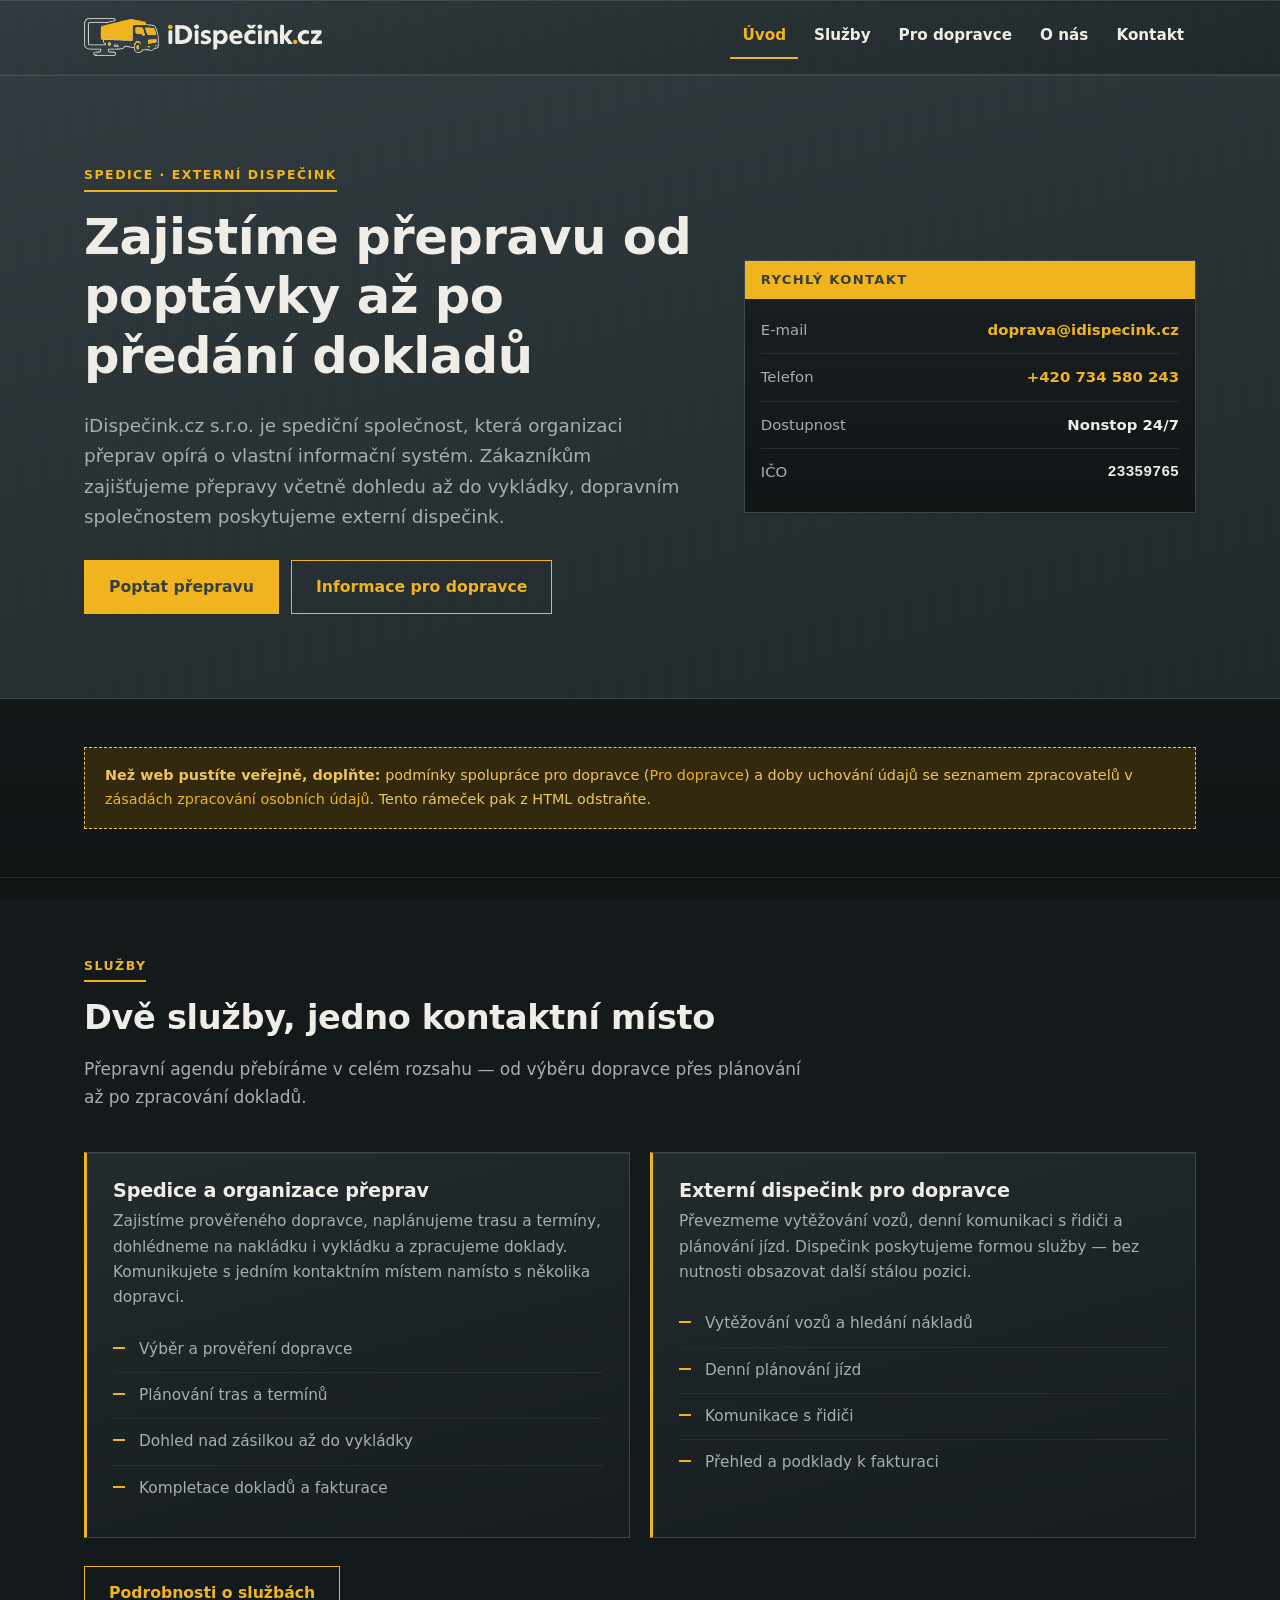
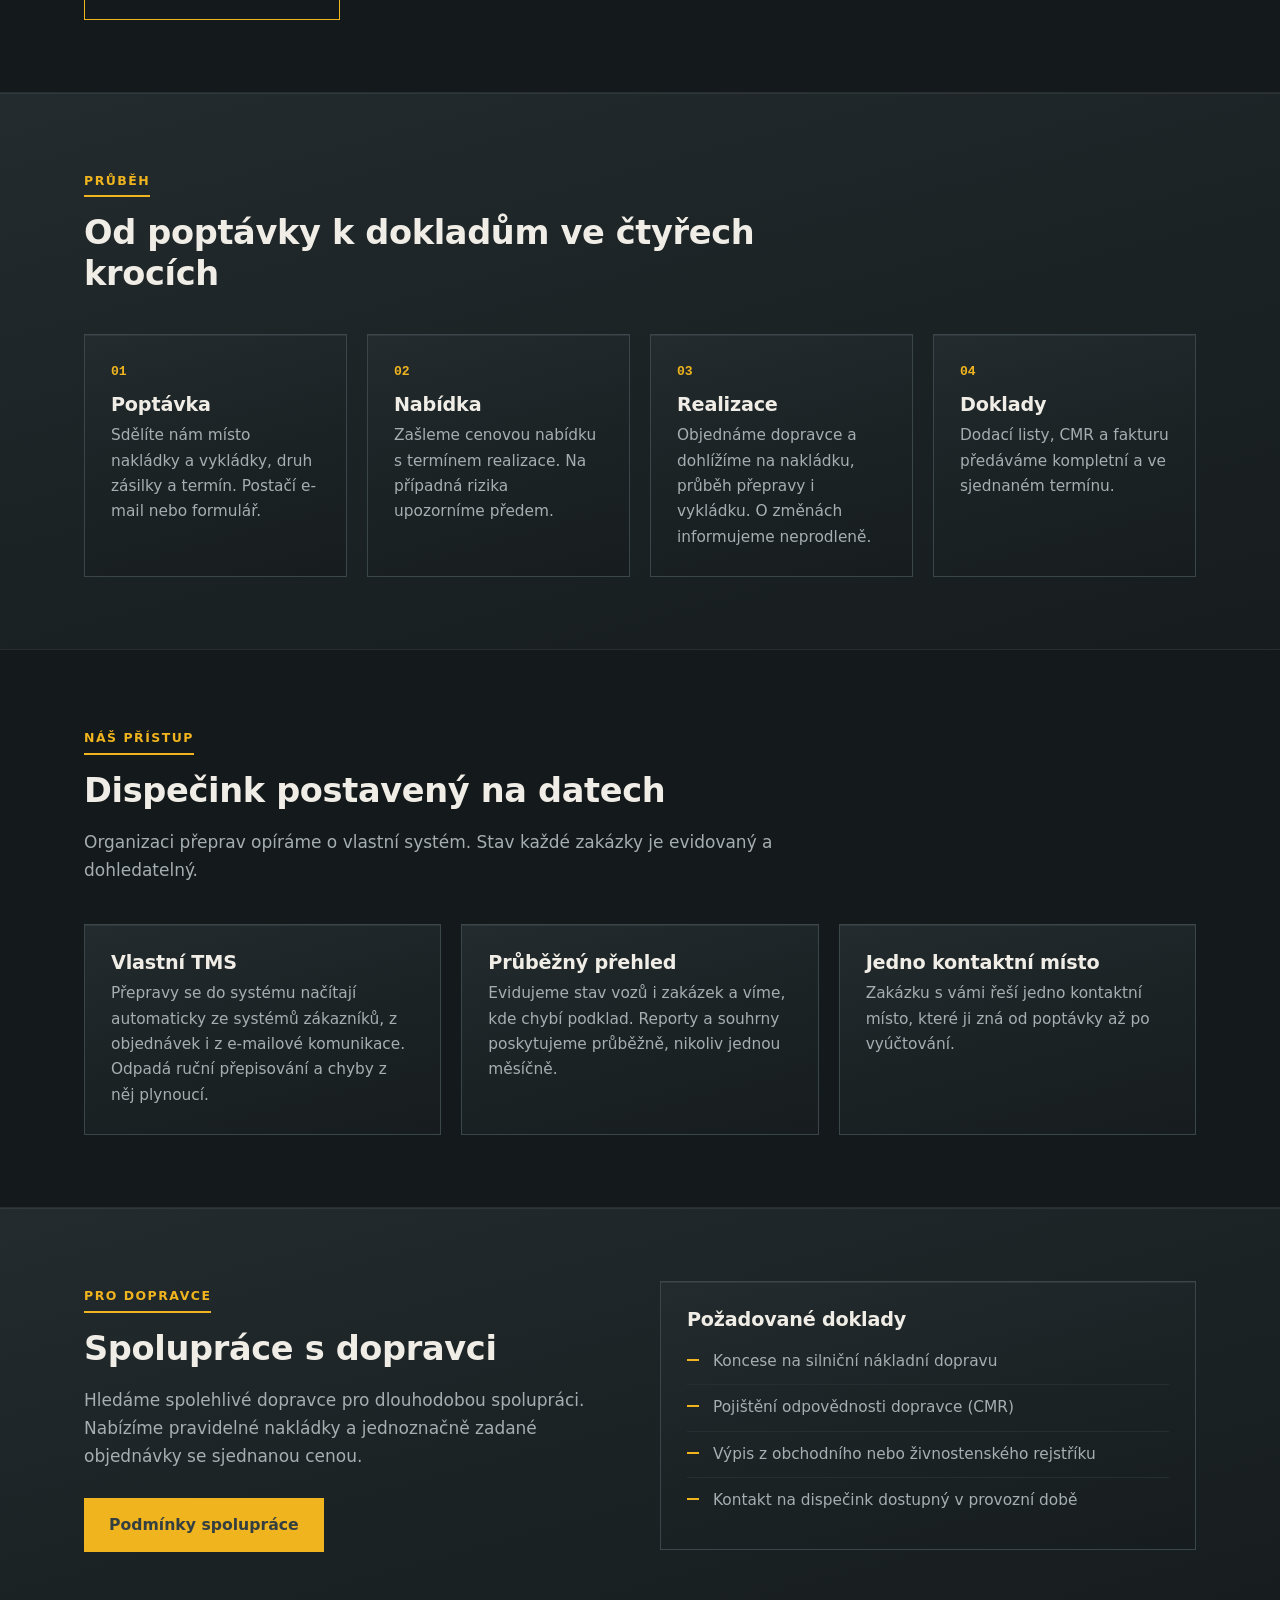
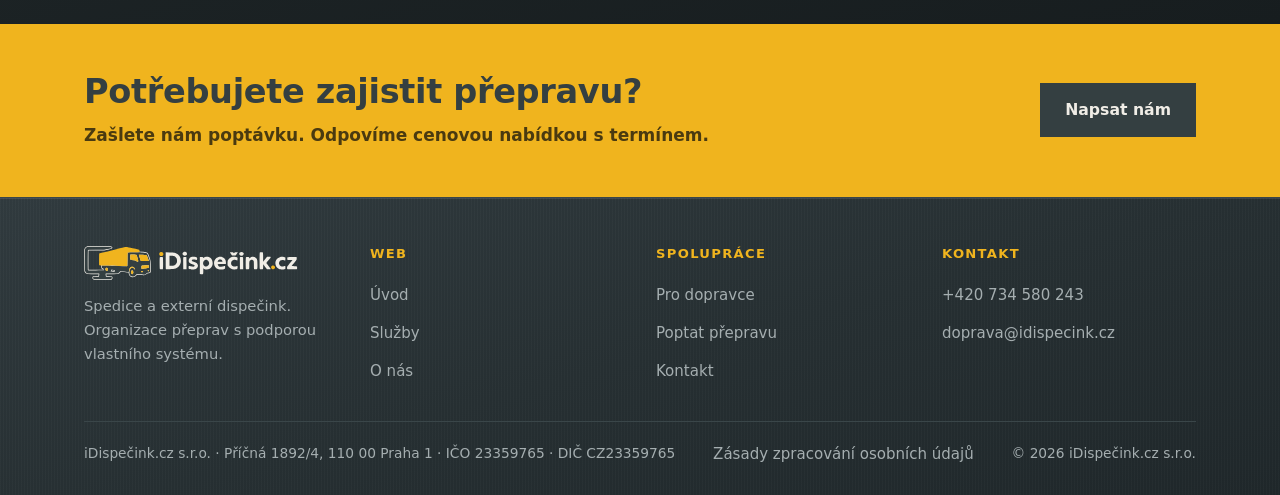
==== commit ae4fa060: "Věcné a jazykové opravy textů z auditu Koncese na silniční nákladní dopravu je nutná i u vozidel do " ====
--- a/index.html
+++ b/index.html
@@ -26,7 +26,7 @@
   <!-- Bez JavaScriptu tlačítko Menu nefunguje. Rozbalovací menu proto
        na úzkých displejích zobrazíme rovnou a tlačítko schováme. -->
   <style>
-    @media (max-width: 1080px) {
+    @media (max-width: 880px) {
       .menu-prepinac { display: none; }
       .hlavicka .obal { flex-wrap: wrap; }
       #hlavni-menu {
@@ -41,7 +41,6 @@
       }
       #hlavni-menu a { padding: 6px 0; border-bottom: 2px solid transparent; }
       #hlavni-menu a[aria-current="page"] { border-bottom-color: var(--zluta); }
-      #hlavni-menu a.tlacitko { border: 1px solid var(--zluta); padding: 6px 12px; margin: 4px 0 0; }
     }
   </style>
 </noscript>
@@ -63,8 +62,7 @@
     "postalCode": "11000",
     "addressCountry": "CZ"
   },
-  "description": "Spediční společnost — organizace celovozových přeprav po České republice a externí dispečink pro dopravce.",
-  "areaServed": "CZ",
+  "description": "Spediční společnost — organizace přeprav a externí dispečink pro dopravce.",
   "contactPoint": {
     "@type": "ContactPoint",
     "contactType": "customer service",
@@ -72,7 +70,21 @@
     "email": "doprava@idispecink.cz",
     "availableLanguage": [
       "cs"
-    ]
+    ],
+    "hoursAvailable": {
+      "@type": "OpeningHoursSpecification",
+      "dayOfWeek": [
+        "Monday",
+        "Tuesday",
+        "Wednesday",
+        "Thursday",
+        "Friday",
+        "Saturday",
+        "Sunday"
+      ],
+      "opens": "00:00",
+      "closes": "23:59"
+    }
   }
 }
 </script>
@@ -80,36 +92,21 @@
 <body>
 <a class="preskocit" href="#obsah">Přeskočit na obsah</a>
 
-<div class="horni-pruh">
-  <div class="obal">
-    <span class="pohotovost">Pohotovost <b>24/7</b> u probíhajících přeprav</span>
-    <span class="jen-siroke">Vnitrostátní přepravy po ČR</span>
-    <a class="jen-siroke" href="mailto:doprava@idispecink.cz">doprava@idispecink.cz</a>
-  </div>
-</div>
-
 <header class="hlavicka">
   <div class="obal">
     <a class="logo" href="index.html">
       <img src="assets/img/logo-idispecink.svg" alt="iDispečink.cz" width="240" height="38">
     </a>
+    <button class="menu-prepinac" type="button" aria-expanded="false" aria-controls="hlavni-menu">
+      Menu
+    </button>
     <nav class="menu" id="hlavni-menu" aria-label="Hlavní navigace">
       <a href="index.html" aria-current="page">Úvod</a>
       <a href="sluzby.html">Služby</a>
+      <a href="pro-dopravce.html">Pro dopravce</a>
       <a href="o-nas.html">O nás</a>
       <a href="kontakt.html">Kontakt</a>
-      <a class="tlacitko obrys" href="pro-dopravce.html">Pro dopravce</a>
-      <a class="tlacitko obrys" href="poptat-prepravu.html">Poptat přepravu</a>
     </nav>
-    <div class="hlavicka-akce">
-      <a class="telefon" href="tel:+420734580243">
-        <span class="telefon-cislo cislo">+420 734 580 243</span>
-        <span class="telefon-kratky">Zavolat</span>
-      </a>
-      <button class="menu-prepinac" type="button" aria-expanded="false" aria-controls="hlavni-menu">
-        Menu
-      </button>
-    </div>
   </div>
 </header>
 
@@ -118,196 +115,125 @@
   <div class="obal">
     <div>
       <span class="nadpis-stitek">Spedice · Externí dispečink</span>
-      <h1>Přepravu zajistíme, dispečink převezmeme</h1>
+      <h1>Zajistíme přepravu od poptávky až po předání dokladů</h1>
       <p class="uvod">
-        iDispečink.cz s.r.o. je spediční společnost s vlastním provozním systémem.
-        Zákazníkům zajišťujeme celovozové přepravy po České republice včetně
-        dohledu až do vykládky, dopravcům poskytujeme externí dispečink jejich vozů.
+        iDispečink.cz s.r.o. je spediční společnost, která organizaci přeprav opírá
+        o vlastní informační systém. Zákazníkům zajišťujeme přepravy včetně dohledu
+        až do vykládky, dopravním společnostem poskytujeme externí dispečink.
       </p>
-    </div>
-
-    <aside class="hero-panel" aria-label="Základní údaje">
-      <div class="panel-hlava">Ve zkratce</div>
+      <div class="tlacitka">
+        <a class="tlacitko" href="kontakt.html#poptavka">Poptat přepravu</a>
+        <a class="tlacitko obrys" href="pro-dopravce.html">Informace pro dopravce</a>
+      </div>
+    </div>
+
+    <aside class="hero-panel" aria-label="Rychlý kontakt">
+      <div class="panel-hlava">Rychlý kontakt</div>
       <ul>
-        <li><span>Přepravy</span><span>Celovozové po ČR</span></li>
-        <li><span>Pohotovost</span><span>24/7 u probíhajících přeprav</span></li>
-        <li><span>Evidence</span><span>Vlastní provozní systém</span></li>
-        <li><span>Sídlo</span><span>Praha</span></li>
+        <li><span>E-mail</span><span><a href="mailto:doprava@idispecink.cz">doprava@idispecink.cz</a></span></li>
+        <li><span>Telefon</span><span><a href="tel:+420734580243">+420 734 580 243</a></span></li>
+        <li><span>Dostupnost</span><span>Nonstop 24/7</span></li>
+        <li><span>IČO</span><span class="cislo">23359765</span></li>
       </ul>
     </aside>
   </div>
 </section>
 
+<!-- ====================================================================
+     PLACEHOLDER — smazat po doplnění obsahu.
+     Následující blok je poznámka pro zadavatele, ne součást webu.
+     ==================================================================== -->
+<section class="sekce uzka">
+  <div class="obal">
+    <div class="doplnit">
+      <b>Než web pustíte veřejně, doplňte:</b> podmínky spolupráce pro dopravce
+      (<a href="pro-dopravce.html">Pro dopravce</a>) a doby uchování údajů
+      se seznamem zpracovatelů v
+      <a href="zasady-osobnich-udaju.html">zásadách zpracování osobních údajů</a>.
+      Tento rámeček pak z HTML odstraňte.
+    </div>
+  </div>
+</section>
+
 <section class="sekce">
   <div class="obal">
     <div class="sekce-hlava">
-      <span class="nadpis-stitek">Nabídka</span>
-      <h2>Co u nás hledáte?</h2>
-      <p>Nabídku máme rozdělenou podle toho, jestli přepravu poptáváte, nebo ji vozíte.</p>
-    </div>
-
-    <fieldset class="prepinac-oken">
-      <legend class="jen-pro-ctecky">Vyberte, která nabídka se má zobrazit</legend>
-      <input type="radio" name="okno" id="okno-zakaznik" checked>
-      <input type="radio" name="okno" id="okno-dopravce">
-
-      <div class="zalozky">
-        <label for="okno-zakaznik">
-          <b>Potřebuji přepravit zboží</b>
-          <span>Celovozové přepravy po České republice</span>
-        </label>
-        <label for="okno-dopravce">
-          <b>Jsem dopravce</b>
-          <span>Vytížení vozů nebo externí dispečink</span>
-        </label>
-      </div>
-
-      <div class="okna">
-
-        <!-- Okno pro zákazníky -->
-        <div class="okno okno-zakaznik">
-          <div class="okno-hlava">
-            <h3>Přeprava a spedice</h3>
-            <p>
-              Přepravní agendu přebíráme v celém rozsahu — od výběru dopravce
-              přes plánování až po předání dokladů. Komunikujete s jedním
-              kontaktním místem namísto s několika dopravci.
-            </p>
-          </div>
-
-          <div class="mrizka dva" style="gap:32px">
-            <div class="karta akcent">
-              <h4>Co je na nás</h4>
-              <ul class="seznam">
-                <li><b>Dopravce vybereme my</b> ze smluvní sítě, kterou průběžně prověřujeme</li>
-                <li><b>Cenu znáte předem</b> — sjednáme ji dřív, než vůz přijede nakládat</li>
-                <li><b>Trasu i termíny naplánujeme</b> včetně časových oken a návazností</li>
-                <li><b>O zásilce víte průběžně</b> — potvrzujeme nakládku i vykládku a jsme ve spojení s řidičem</li>
-                <li><b>Když se něco pokazí, voláme první</b> — zdržení, změna adresy i porucha vozu</li>
-                <li><b>Doklady dostanete kompletní</b> ve sjednaném termínu</li>
-              </ul>
-            </div>
-            <div class="karta">
-              <h4>Co potřebujeme od vás</h4>
-              <ul class="seznam">
-                <li>Odkud a kam — postačí město nebo PSČ</li>
-                <li>Co se veze — hmotnost, počet palet, případná specifika</li>
-                <li>Kdy má vůz nakládat</li>
-                <li>Kontakt na místě nakládky a vykládky</li>
-              </ul>
-              <p style="margin-top:16px;color:var(--text-tlum);font-size:.94rem">
-                Vozíme převážně celovozové zásilky po České republice, menší
-                zásilky po dohodě. Čím konkrétnější zadání, tím přesnější nabídka.
-              </p>
-            </div>
-          </div>
-
-          <h4 style="margin-top:36px">Od poptávky k dokladům ve čtyřech krocích</h4>
-          <div class="mrizka ctyri">
-            <article class="karta">
-              <span class="cislo-kroku">01</span>
-              <h5>Poptávka</h5>
-              <p>Sdělíte nám místo nakládky a vykládky, druh zásilky a termín. Postačí e-mail nebo formulář.</p>
-            </article>
-            <article class="karta">
-              <span class="cislo-kroku">02</span>
-              <h5>Nabídka</h5>
-              <p>Zašleme cenovou nabídku s termínem realizace. Na případná rizika upozorníme předem.</p>
-            </article>
-            <article class="karta">
-              <span class="cislo-kroku">03</span>
-              <h5>Realizace</h5>
-              <p>Objednáme dopravce a dohlížíme na nakládku, průběh přepravy i vykládku. O změnách informujeme neprodleně.</p>
-            </article>
-            <article class="karta">
-              <span class="cislo-kroku">04</span>
-              <h5>Doklady</h5>
-              <p>Přepravní a dodací listy i podklady k vyúčtování předáváme kompletní a ve sjednaném termínu.</p>
-            </article>
-          </div>
-
-          <div class="tlacitka">
-            <a class="tlacitko" href="poptat-prepravu.html">Poptat přepravu</a>
-            <a class="tlacitko obrys" href="sluzby.html#spedice">Podrobnosti o službě</a>
-          </div>
-        </div>
-
-        <!-- Okno pro dopravce -->
-        <div class="okno okno-dopravce">
-          <div class="okno-hlava">
-            <h3>Spolupráce s dopravci</h3>
-            <p>
-              Máte volný vůz, nebo nemáte kdo by ho vytěžoval? Obojí umíme —
-              buď vám zakázky předáváme, nebo za vás převezmeme celý dispečink.
-              Nastavíme to na pár týdnů i natrvalo.
-            </p>
-          </div>
-
-          <div class="mrizka dva" style="gap:32px">
-            <div class="karta akcent">
-              <h4>Nabízím svá vozidla</h4>
-              <ul class="seznam">
-                <li><b>Vytížení po celý rok</b> — od ledna do prosince, i v logisticky slabších měsících</li>
-                <li><b>Zakázky z velkých tendrů</b> — máme k nim přístup přes zprostředkovatele</li>
-                <li><b>Široká síť zákazníků</b> — náklady, ke kterým byste se sami nemuseli dostat</li>
-                <li><b>Lidský přístup</b> — nepokutujeme, pokud to není nezbytné; komplikace řešíme dohodou</li>
-              </ul>
-              <div class="tlacitka">
-                <a class="tlacitko" href="pro-dopravce.html#nabizim-vozidla">Podmínky a registrace</a>
-              </div>
-            </div>
-
-            <div class="karta akcent">
-              <h4>Chci externí dispečink</h4>
-              <ul class="seznam">
-                <li><b>Sháníme náklady</b> i zpětné jízdy, aby vozy nejezdily prázdné</li>
-                <li><b>Plánujeme dny</b> dopředu a řidiči dostanou hotový rozpis</li>
-                <li><b>Řidiče máme na telefonu</b> nonstop, 24 hodin denně</li>
-                <li><b>Vozy vidíme v GPS</b> po celou dobu jízdy</li>
-                <li><b>Vedeme evidenci</b> — podklady k fakturaci i přehled kilometrů a tržeb</li>
-              </ul>
-              <div class="tlacitka">
-                <a class="tlacitko" href="pro-dopravce.html#externi-dispecink">Jak služba funguje</a>
-              </div>
-            </div>
-          </div>
-
-          <div class="mrizka dva" style="gap:32px;margin-top:20px">
-            <div class="karta">
-              <h4>Podmínky spolupráce</h4>
-              <ul class="seznam">
-                <li><b>Týdenní fakturace</b> — po zajetí vozu, jehož délku dohodneme individuálně</li>
-                <li><b>Doklady elektronicky</b> — po domluvě si je můžeme i vyzvednout</li>
-                <li><b>Jednoznačná objednávka</b> — adresy, časová okna, kontakty i cena jsou v ní předem</li>
-                <li><b>Krátkodobě i dlouhodobě</b> — spolupráci nastavíme podle vás</li>
-              </ul>
-            </div>
-            <div class="karta">
-              <h4>Vozový park, který využíváme</h4>
-              <ul class="seznam">
-                <li>Nejvíc poptáváme <b>plachtové návěsy 13,6 m</b></li>
-                <li>Uplatní se i <b>mega a lowdeck</b>, když zásilka potřebuje výšku</li>
-                <li><b>Ostatní vozy</b> po domluvě — napište, co máte</li>
-              </ul>
-              <p style="margin-top:16px;color:var(--text-tlum);font-size:.94rem">
-                Než zadáme první zakázku, ověříme koncesi, pojištění odpovědnosti
-                dopravce a zápis v rejstřících.
-              </p>
-            </div>
-          </div>
-
-          <div class="tlacitka">
-            <a class="tlacitko" href="pro-dopravce.html#registrace">Registrovat se</a>
-            <a class="tlacitko obrys" href="pro-dopravce.html">Vše pro dopravce</a>
-          </div>
-        </div>
-
-      </div>
-    </fieldset>
+      <span class="nadpis-stitek">Služby</span>
+      <h2>Dvě služby, jedno kontaktní místo</h2>
+      <p>Přepravní agendu přebíráme v celém rozsahu — od výběru dopravce přes plánování až po zpracování dokladů.</p>
+    </div>
+
+    <div class="mrizka dva">
+      <article class="karta akcent">
+        <h3>Spedice a organizace přeprav</h3>
+        <p>
+          Zajistíme prověřeného dopravce, naplánujeme trasu a termíny, dohlédneme
+          na nakládku i vykládku a zpracujeme doklady. Komunikujete s jedním
+          kontaktním místem namísto s několika dopravci.
+        </p>
+        <ul class="seznam" style="margin-top:16px">
+          <li>Výběr a prověření dopravce</li>
+          <li>Plánování tras a termínů</li>
+          <li>Dohled nad zásilkou až do vykládky</li>
+          <li>Kompletace dokladů a fakturace</li>
+        </ul>
+      </article>
+
+      <article class="karta akcent">
+        <h3>Externí dispečink pro dopravce</h3>
+        <p>
+          Převezmeme vytěžování vozů, denní komunikaci s řidiči a plánování jízd.
+          Dispečink poskytujeme formou služby — bez nutnosti obsazovat další
+          stálou pozici.
+        </p>
+        <ul class="seznam" style="margin-top:16px">
+          <li>Vytěžování vozů a hledání nákladů</li>
+          <li>Denní plánování jízd</li>
+          <li>Komunikace s řidiči</li>
+          <li>Přehled a podklady k fakturaci</li>
+        </ul>
+      </article>
+    </div>
+
+    <div class="tlacitka">
+      <a class="tlacitko obrys" href="sluzby.html">Podrobnosti o službách</a>
+    </div>
   </div>
 </section>
 
 <section class="sekce plocha">
+  <div class="obal">
+    <div class="sekce-hlava">
+      <span class="nadpis-stitek">Průběh</span>
+      <h2>Od poptávky k dokladům ve čtyřech krocích</h2>
+    </div>
+
+    <div class="mrizka ctyri">
+      <article class="karta">
+        <span class="cislo-kroku">01</span>
+        <h3>Poptávka</h3>
+        <p>Sdělíte nám místo nakládky a vykládky, druh zásilky a termín. Postačí e-mail nebo formulář.</p>
+      </article>
+      <article class="karta">
+        <span class="cislo-kroku">02</span>
+        <h3>Nabídka</h3>
+        <p>Zašleme cenovou nabídku s termínem realizace. Na případná rizika upozorníme předem.</p>
+      </article>
+      <article class="karta">
+        <span class="cislo-kroku">03</span>
+        <h3>Realizace</h3>
+        <p>Objednáme dopravce a dohlížíme na nakládku, průběh přepravy i vykládku. O změnách informujeme neprodleně.</p>
+      </article>
+      <article class="karta">
+        <span class="cislo-kroku">04</span>
+        <h3>Doklady</h3>
+        <p>Dodací listy, CMR a fakturu předáváme kompletní a ve sjednaném termínu.</p>
+      </article>
+    </div>
+  </div>
+</section>
+
+<section class="sekce">
   <div class="obal">
     <div class="sekce-hlava">
       <span class="nadpis-stitek">Náš přístup</span>
@@ -317,7 +243,7 @@
 
     <div class="mrizka tri">
       <article class="karta">
-        <h3>Vlastní provozní systém</h3>
+        <h3>Vlastní TMS</h3>
         <p>
           Přepravy se do systému načítají automaticky ze systémů zákazníků,
           z objednávek i z e-mailové komunikace. Odpadá ruční přepisování
@@ -341,6 +267,33 @@
     </div>
   </div>
 </section>
+
+<section class="sekce plocha">
+  <div class="obal">
+    <div class="mrizka dva" style="gap:40px;align-items:center">
+      <div>
+        <span class="nadpis-stitek">Pro dopravce</span>
+        <h2>Spolupráce s dopravci</h2>
+        <p style="color:var(--text-tlum)">
+          Hledáme spolehlivé dopravce pro dlouhodobou spolupráci. Nabízíme
+          pravidelné nakládky a jednoznačně zadané objednávky se sjednanou cenou.
+        </p>
+        <div class="tlacitka">
+          <a class="tlacitko" href="pro-dopravce.html">Podmínky spolupráce</a>
+        </div>
+      </div>
+      <div class="karta">
+        <h3>Požadované doklady</h3>
+        <ul class="seznam">
+          <li>Koncese na silniční nákladní dopravu</li>
+          <li>Pojištění odpovědnosti dopravce (CMR)</li>
+          <li>Výpis z obchodního nebo živnostenského rejstříku</li>
+          <li>Kontakt na dispečink dostupný v provozní době</li>
+        </ul>
+      </div>
+    </div>
+  </div>
+</section>
 <section class="vyzva">
   <div class="obal">
     <div>
@@ -348,7 +301,7 @@
       <p>Zašlete nám poptávku. Odpovíme cenovou nabídkou s termínem.</p>
     </div>
     <div class="tlacitka" style="margin-top:0">
-      <a class="tlacitko" href="poptat-prepravu.html">Napsat nám</a>
+      <a class="tlacitko" href="kontakt.html#poptavka">Napsat nám</a>
     </div>
   </div>
 </section>
@@ -369,15 +322,14 @@
           <li><a href="index.html">Úvod</a></li>
           <li><a href="sluzby.html">Služby</a></li>
           <li><a href="o-nas.html">O nás</a></li>
-          <li><a href="kontakt.html">Kontakt</a></li>
         </ul>
       </div>
       <div>
         <h2>Spolupráce</h2>
         <ul>
           <li><a href="pro-dopravce.html">Pro dopravce</a></li>
-          <li><a href="pro-dopravce.html#externi-dispecink">Externí dispečink</a></li>
-          <li><a href="poptat-prepravu.html">Poptat přepravu</a></li>
+          <li><a href="kontakt.html#poptavka">Poptat přepravu</a></li>
+          <li><a href="kontakt.html">Kontakt</a></li>
         </ul>
       </div>
       <div>
@@ -389,14 +341,13 @@
       </div>
     </div>
     <div class="id-paticka">
-      <span>iDispečink.cz s.r.o. · Příčná 1892/4, 110 00 Praha 1 · IČO 23359765 · DIČ CZ23359765</span>
-      <span><a href="zasady-osobnich-udaju.html">Zásady zpracování osobních údajů</a> <button type="button" class="cookies-nastaveni" hidden>Nastavení cookies</button></span>
+      <span>iDispečink.cz s.r.o. · Příčná 1892/4, 110&nbsp;00 Praha 1 · IČO 23359765 · DIČ CZ23359765</span>
+      <span><a href="zasady-osobnich-udaju.html">Zásady zpracování osobních údajů</a></span>
       <span>© <span data-rok>2026</span> iDispečink.cz s.r.o.</span>
     </div>
   </div>
 </footer>
 
 <script src="assets/js/main.js"></script>
-<script src="assets/js/mereni.js"></script>
 </body>
 </html>
--- a/assets/css/firemni-styl.css
+++ b/assets/css/firemni-styl.css
@@ -7,6 +7,9 @@
    ========================================================================== */
 
 :root {
+  /* Tmavé schéma i pro vestavěné části prvků (ikona kalendáře, šipky selectů). */
+  color-scheme: dark;
+
   /* Firemní barvy — neměnit */
   --zluta:        #F0B41E;
   --zluta-tmava:  #C79212;
@@ -55,10 +58,9 @@
 
 *, *::before, *::after { box-sizing: border-box; }
 
-/* Plynulé rolování jen pro ty, kdo si nevypnuli animace; odsazení kotev
-   kompenzuje přilepenou hlavičku (74 px), jinak by zakryla cíl skoku
-   i prvek zaostřený klávesnicí. */
+/* Kotvy a skip-link musí doskočit pod lepivou hlavičku (74 px + rezerva). */
 html { scroll-padding-top: 90px; }
+/* Plynulé rolování jen pro uživatele, kteří si nevypnuli animace. */
 @media (prefers-reduced-motion: no-preference) {
   html { scroll-behavior: smooth; }
 }
@@ -86,12 +88,10 @@
 a { color: var(--zluta); text-decoration: none; }
 a:hover { color: var(--zluta-tmava); text-decoration: underline; }
 
-h1, h2, h3, h4, h5 { line-height: 1.2; margin: 0 0 .5em; font-weight: 700; letter-spacing: -0.01em; }
+h1, h2, h3, h4 { line-height: 1.2; margin: 0 0 .5em; font-weight: 700; letter-spacing: -0.01em; }
 h1 { font-size: clamp(2rem, 4.5vw, 3.1rem); }
 h2 { font-size: clamp(1.5rem, 3vw, 2.1rem); }
-h3 { font-size: 1.35rem; }
-h4 { font-size: 1.2rem; }
-h5 { font-size: 1.05rem; }
+h3 { font-size: 1.2rem; }
 p  { margin: 0 0 1em; }
 p:last-child { margin-bottom: 0; }
 
@@ -102,7 +102,8 @@
 .obal { width: 100%; max-width: var(--sirka); margin: 0 auto; padding: 0 var(--mezera); }
 
 .sekce { padding: 72px 0; border-top: 1px solid var(--linka-slaba); }
-.sekce:first-of-type { border-top: 0; }
+.hero + .sekce, main > .sekce:first-child { border-top: 0; }
+.sekce.uzka { padding: 48px 0; }
 .sekce.plocha { background-color: var(--povrch); background-image: var(--kov-povrch);
                 box-shadow: inset 0 1px 0 var(--odlesk); }
 
@@ -134,67 +135,21 @@
   .sekce { padding: 52px 0; }
 }
 
-/* --- Horní lišta -------------------------------------------------------- */
-
-/* Kontaktní pruh nad hlavičkou. Není přilepený — odroluje pryč a nechá
-   sticky hlavičku samotnou, aby na malém displeji nezabíral dva řádky. */
-.horni-pruh {
-  background-color: var(--pozadi);
-  background-image: var(--kov-pozadi);
-  border-bottom: 1px solid var(--linka-slaba);
-  font-size: .86rem;
-}
-.horni-pruh .obal {
-  display: flex; justify-content: flex-end; align-items: center;
-  gap: 8px 26px; flex-wrap: wrap;
-  padding-top: 8px; padding-bottom: 8px;
-}
-.horni-pruh span, .horni-pruh a { color: var(--text-tlum); }
-.horni-pruh a:hover { color: var(--zluta); }
-.horni-pruh b { color: var(--text); font-weight: 700; }
-.horni-pruh .pohotovost b { color: var(--zluta); }
-
-@media (max-width: 700px) {
-  /* Telefon i e-mail jsou dostupné v hlavičce a patičce — nahoře zůstane
-     jen dostupnost, kvůli které lidé v dopravě volají nejčastěji. */
-  .horni-pruh .obal { justify-content: center; text-align: center; }
-  .horni-pruh .jen-siroke { display: none; }
-}
-
 /* --- Hlavička ----------------------------------------------------------- */
 
 .hlavicka {
   position: sticky; top: 0; z-index: 50;
   background-color: var(--povrch-2);
   background-image: var(--brouseny), var(--kov-vyssi);
-  /* Silná žlutá hrana místo tenké linky — hlavička má držet pohromadě
-     jako pruh, ne splývat s obsahem pod sebou. */
-  border-bottom: 3px solid var(--zluta);
+  border-bottom: 1px solid var(--linka);
   box-shadow: inset 0 1px 0 var(--odlesk-silny);
-  transition: transform .22s ease;
-}
-/* Schovávání při rolování dolů zapíná JavaScript třídou .schovana.
-   Bez skriptů třída nikdy nepřibude a hlavička prostě drží nahoře. */
-.hlavicka.schovana { transform: translateY(-100%); }
-@media (prefers-reduced-motion: reduce) {
-  .hlavicka { transition: none; }
 }
 .hlavicka .obal {
   display: flex; align-items: center; justify-content: space-between;
-  gap: 16px; min-height: 88px;
+  gap: 16px; min-height: 74px;
 }
 .logo { display: flex; align-items: center; }
-.logo img { height: 44px; width: auto; }
-
-/* Telefon a přepínač menu drží pohromadě vpravo. Telefon je na širokém
-   displeji celé číslo, na úzkém tlačítko „Zavolat" — viz media dole. */
-.hlavicka-akce { display: flex; align-items: center; gap: 12px; }
-.telefon {
-  font-weight: 700; font-size: .95rem; white-space: nowrap;
-  color: var(--text);
-}
-.telefon:hover { color: var(--zluta); text-decoration: none; }
-.telefon .telefon-kratky { display: none; }
+.logo img { height: 38px; width: auto; }
 
 .menu { display: flex; align-items: center; gap: 4px; }
 .menu a {
@@ -207,20 +162,6 @@
 .menu a:hover { color: var(--zluta); text-decoration: none; }
 .menu a[aria-current="page"] { color: var(--zluta); border-bottom-color: var(--zluta); }
 
-/* Dvě hlavní akce v menu — Pro dopravce a Poptat přepravu. Záměrně mají
-   stejnou vizuální váhu: žádná služba nestojí nad druhou. */
-.menu a.tlacitko.obrys {
-  border: 1px solid var(--zluta);
-  color: var(--zluta);
-  padding: 8px 14px;
-  font-size: .9rem;
-  margin-left: 6px;
-}
-.menu a.tlacitko.obrys:hover { border-color: var(--krem); color: var(--krem); background: none; }
-.menu a.tlacitko.obrys[aria-current="page"] {
-  background: var(--zluta); color: var(--antracit); border-bottom-color: var(--zluta);
-}
-
 .menu-prepinac {
   display: none;
   background: none; border: 1px solid var(--linka); color: var(--text);
@@ -228,14 +169,8 @@
 }
 .menu-prepinac:hover { border-color: var(--zluta); color: var(--zluta); }
 
-/* Předěl je na 1080 px — menu se dvěma akčními tlačítky a telefonem se
-   do užší hlavičky nevejde a přeteklo by do vodorovného scrollu. */
-@media (max-width: 1080px) {
+@media (max-width: 880px) {
   .menu-prepinac { display: block; }
-  .telefon { border: 1px solid var(--zluta); color: var(--zluta); padding: 8px 12px; font-size: .9rem; }
-  .telefon:hover { border-color: var(--krem); color: var(--krem); }
-  .telefon .telefon-cislo { display: none; }
-  .telefon .telefon-kratky { display: inline; }
   .menu {
     display: none;
     position: absolute; left: 0; right: 0; top: 100%;
@@ -250,21 +185,6 @@
   .menu.otevreno { display: flex; }
   .menu a { padding: 12px 0; border-bottom: 1px solid var(--linka-slaba); }
   .menu a[aria-current="page"] { border-bottom-color: var(--zluta); }
-  .menu a.tlacitko.obrys {
-    margin: 12px 0 0; padding: 12px;
-    text-align: center;
-    border: 1px solid var(--zluta);
-  }
-  .menu a.tlacitko.obrys[aria-current="page"] { border-bottom: 1px solid var(--zluta); }
-}
-
-/* Na nejužších displejích se zmenší logo i tlačítka, jinak se řádek
-   hlavičky nevejde do šířky. */
-@media (max-width: 470px) {
-  .hlavicka .obal { gap: 8px; }
-  .hlavicka .logo img { height: 28px; }
-  .telefon { padding: 7px 10px; }
-  .menu-prepinac { padding: 7px 10px; }
 }
 
 /* --- Tlačítka ----------------------------------------------------------- */
@@ -315,12 +235,6 @@
 .hero-panel li span:first-child { color: var(--text-tlum); }
 .hero-panel li span:last-child { font-weight: 700; text-align: right; }
 
-/* Dvě karty služeb na první obrazovce — stejně velké, stejně výrazné.
-   Žádná z nich není hlavní. */
-.hero-karty { display: grid; gap: 18px; }
-.hero-karty .karta h2 { font-size: 1.25rem; margin-bottom: .35em; }
-.hero-karty .karta .tlacitko { margin-top: 14px; padding: 11px 18px; font-size: .93rem; }
-
 .hero.jednoduchy { padding: 64px 0; }
 .hero.jednoduchy .obal { grid-template-columns: 1fr; gap: 0; }
 .hero.jednoduchy h1 { max-width: 20ch; }
@@ -328,65 +242,6 @@
 @media (max-width: 900px) {
   .hero { padding: 56px 0; }
   .hero .obal { grid-template-columns: 1fr; gap: 32px; }
-}
-
-/* --- Přepínač oken ------------------------------------------------------ */
-
-/* Nabídka pro zákazníky a pro dopravce ve dvou oddělených oknech: zákazník
-   nemusí na první pohled číst, co nabízíme dopravcům. Přepíná se radio
-   přepínači, takže to funguje i bez JavaScriptu a klávesnice v nich jezdí
-   šipkami jako v běžné skupině voleb. */
-.prepinac-oken { border: 0; margin: 0; padding: 0; min-inline-size: 0; }
-.prepinac-oken > input {
-  position: absolute; width: 1px; height: 1px;
-  opacity: 0; pointer-events: none;
-}
-
-.zalozky { display: grid; grid-template-columns: 1fr 1fr; gap: 16px; }
-.zalozky label {
-  display: block; cursor: pointer;
-  padding: 22px 24px;
-  border: 1px solid var(--linka);
-  border-left: 3px solid var(--linka);
-  background-color: var(--povrch);
-  background-image: var(--kov-povrch);
-  box-shadow: inset 0 1px 0 var(--odlesk);
-}
-.zalozky label b {
-  display: block; font-size: 1.15rem; font-weight: 700;
-  color: var(--text); margin-bottom: 4px;
-}
-.zalozky label span { color: var(--text-tlum); font-size: .94rem; }
-.zalozky label:hover { border-color: var(--zluta); }
-
-.prepinac-oken > input:checked + input + .zalozky label[for="okno-zakaznik"],
-.prepinac-oken > input + input:checked ~ .zalozky label[for="okno-dopravce"] {
-  border-color: var(--zluta);
-  background-image: var(--brouseny), var(--kov-vyssi);
-  box-shadow: inset 0 1px 0 var(--odlesk-silny);
-}
-.prepinac-oken > input:focus-visible + input + .zalozky label[for="okno-zakaznik"],
-.prepinac-oken > input + input:focus-visible ~ .zalozky label[for="okno-dopravce"] {
-  outline: 3px solid var(--zluta); outline-offset: 2px;
-}
-
-.okno { display: none; margin-top: 36px; }
-.prepinac-oken > input:checked + input ~ .okna > .okno-zakaznik,
-.prepinac-oken > input + input:checked ~ .okna > .okno-dopravce { display: block; }
-
-.okno-hlava { max-width: 720px; margin-bottom: 28px; }
-.okno-hlava p { color: var(--text-tlum); margin-bottom: 0; }
-
-@media (max-width: 700px) {
-  .zalozky { grid-template-columns: 1fr; }
-  .zalozky label { padding: 18px 20px; }
-}
-
-/* Jen pro odečítače obrazovky — legenda skupiny voleb. */
-.jen-pro-ctecky {
-  position: absolute; width: 1px; height: 1px;
-  padding: 0; margin: -1px; overflow: hidden;
-  clip-path: inset(50%); white-space: nowrap;
 }
 
 /* --- Karty -------------------------------------------------------------- */
@@ -399,7 +254,7 @@
   padding: 26px;
 }
 .karta.akcent { border-left: 3px solid var(--zluta); }
-.karta h3, .karta h4, .karta h5 { margin-bottom: .4em; }
+.karta h3 { margin-bottom: .4em; }
 .karta p { color: var(--text-tlum); font-size: .96rem; }
 .karta .cislo-kroku {
   font-family: var(--pismo-cislo);
@@ -423,6 +278,17 @@
 }
 .seznam li b, .seznam li strong { color: var(--text); }
 
+/* --- KPI pás — připravená komponenta, v HTML zatím nepoužitá ------------ */
+
+.kpi-radek { display: grid; grid-template-columns: repeat(4, 1fr); gap: 1px; background: var(--linka); border: 1px solid var(--linka); }
+.kpi { background-color: var(--povrch); background-image: var(--kov-povrch);
+       box-shadow: inset 0 1px 0 var(--odlesk);
+       padding: 22px 20px; border-left: 3px solid var(--zluta); }
+.kpi b { display: block; font-family: var(--pismo-cislo); font-size: 1.7rem; line-height: 1.1; }
+.kpi span { display: block; margin-top: 4px; font-size: .85rem; color: var(--text-tlum); }
+@media (max-width: 780px) { .kpi-radek { grid-template-columns: repeat(2, 1fr); } }
+@media (max-width: 460px) { .kpi-radek { grid-template-columns: 1fr; } }
+
 /* --- Tabulka ------------------------------------------------------------ */
 
 .tabulka-obal { overflow-x: auto; border: 1px solid var(--linka); }
@@ -435,6 +301,19 @@
 table.id-tabulka td { padding: 11px 16px; border-top: 1px solid var(--linka-slaba); color: var(--text-tlum); }
 table.id-tabulka td:first-child { color: var(--text); font-weight: 600; }
 table.id-tabulka td.cislo { font-family: var(--pismo-cislo); text-align: right; font-variant-numeric: tabular-nums; }
+
+/* --- Štítky — připravená komponenta, v HTML zatím nepoužitá ------------- */
+
+.id-stitek {
+  display: inline-block;
+  font-size: .78rem; font-weight: 700;
+  padding: 3px 9px;
+  border: 1px solid var(--linka);
+  color: var(--text-tlum);
+}
+.id-stitek.ok    { background: var(--ok-plocha);    color: var(--ok-text);    border-color: var(--ok-text); }
+.id-stitek.pozor { background: var(--pozor-plocha); color: var(--pozor-text); border-color: var(--pozor-text); }
+.id-stitek.chyba { background: var(--chyba-plocha); color: var(--chyba-text); border-color: var(--chyba-text); }
 
 /* --- Doplnit (viditelný placeholder pro nedodaný obsah) ----------------- */
 
@@ -473,7 +352,7 @@
   padding: 11px 13px;
 }
 .pole input:focus, .pole select:focus, .pole textarea:focus {
-  outline: none; border-color: var(--zluta);
+  border-color: var(--zluta);
 }
 .pole textarea { min-height: 130px; resize: vertical; }
 .pole-radek { display: grid; grid-template-columns: 1fr 1fr; gap: 18px; }
@@ -511,32 +390,6 @@
   display: flex; justify-content: space-between; gap: 16px; flex-wrap: wrap;
 }
 
-/* --- Cookies: lišta souhlasu a honeypot --------------------------------- */
-
-.cookies-lista {
-  position: fixed; left: 0; right: 0; bottom: 0; z-index: 60;
-  background-color: var(--povrch);
-  background-image: var(--kov-povrch);
-  border-top: 2px solid var(--zluta);
-  box-shadow: inset 0 1px 0 var(--odlesk);
-  padding: 18px var(--mezera);
-  display: flex; align-items: center; justify-content: center;
-  gap: 20px; flex-wrap: wrap;
-}
-.cookies-lista p { margin: 0; max-width: 62ch; font-size: .93rem; color: var(--text-tlum); }
-.cookies-lista-tlacitka { display: flex; gap: 10px; flex-wrap: wrap; }
-.cookies-lista .tlacitko { padding: 10px 18px; font-size: .93rem; }
-
-.cookies-nastaveni {
-  background: none; border: 0; padding: 0;
-  font: inherit; font-size: inherit;
-  color: var(--text-tlum); text-decoration: underline; cursor: pointer;
-}
-.cookies-nastaveni:hover { color: var(--zluta); }
-
-/* Honeypot proti robotům: pole je mimo obrazovku, člověk ho nikdy nevyplní. */
-.nevyplnovat { position: absolute; left: -9999px; width: 1px; height: 1px; overflow: hidden; }
-
 /* --- Zaostření klávesnicí ----------------------------------------------- */
 
 :focus-visible {
@@ -544,11 +397,9 @@
   outline-offset: 2px;
 }
 .vyzva :focus-visible { outline-color: var(--antracit); }
-/* Pravidlo :focus výše ruší obrys kvůli žlutému rámečku — pro klávesnici
-   ho tady musíme vrátit, jinak by pole neměla viditelné zaostření. */
 .pole input:focus-visible,
 .pole select:focus-visible,
-.pole textarea:focus-visible { outline: 3px solid var(--zluta); outline-offset: 0; }
+.pole textarea:focus-visible { outline-offset: 0; }
 
 /* --- Přeskočit na obsah ------------------------------------------------- */
 
@@ -563,17 +414,11 @@
 
 @media print {
   /* Navigace, výzvy a tlačítka na papíře nedávají smysl. */
-  .hlavicka, .paticka, .vyzva, .tlacitka, .preskocit, .menu-prepinac,
-  .cookies-lista, .horni-pruh { display: none; }
-
-  /* Na papíře se přepínat nedá — záložky zmizí a obě okna se vytisknou
-     pod sebou; každé má vlastní nadpis, takže se nemají o co opřít. */
-  .zalozky { display: none; }
-  .okno { display: block !important; margin-top: 0; }
-  .okno + .okno { margin-top: 24pt; }
-
+  .hlavicka, .paticka, .vyzva, .tlacitka, .formular .tlacitko, .preskocit, .menu-prepinac { display: none; }
+
+  :root { color-scheme: light; }  /* :root kvůli specificitě — přebíjí dark z obrazovky */
   body { background: #fff; color: #000; font-size: 11pt; }
-  .sekce, .sekce.plocha, .hero, .karta, .formular, .hero-panel {
+  .sekce, .sekce.plocha, .hero, .karta, .formular, .hero-panel, .kpi {
     background: #fff !important;
     box-shadow: none !important;
     border-color: #999;
@@ -588,7 +433,6 @@
   table.id-tabulka td, .hero p.uvod, .formular-poznamka {
     color: #222 !important;
   }
-  .hodnota[style*="--pozor-text"], [style*="--pozor-text"] { color: #000 !important; }
   .pole .napoveda { color: #444 !important; }
   /* Tučné uvození položek seznamu má barvu textu tmavého motivu — na bílé
      by bylo neviditelné. */
@@ -614,6 +458,7 @@
   .seznam li::before { background: #666; }
   .hero-panel .panel-hlava { background: #eee !important; color: #000; }
 
+  .id-stitek { border-color: #666; color: #000; background: #fff !important; }
 
   /* Poznámky pro zadavatele: na papíře zůstávají, ale bez tmavé plochy. */
   .doplnit, .doplnit b { background: #fff !important; color: #000 !important; }
